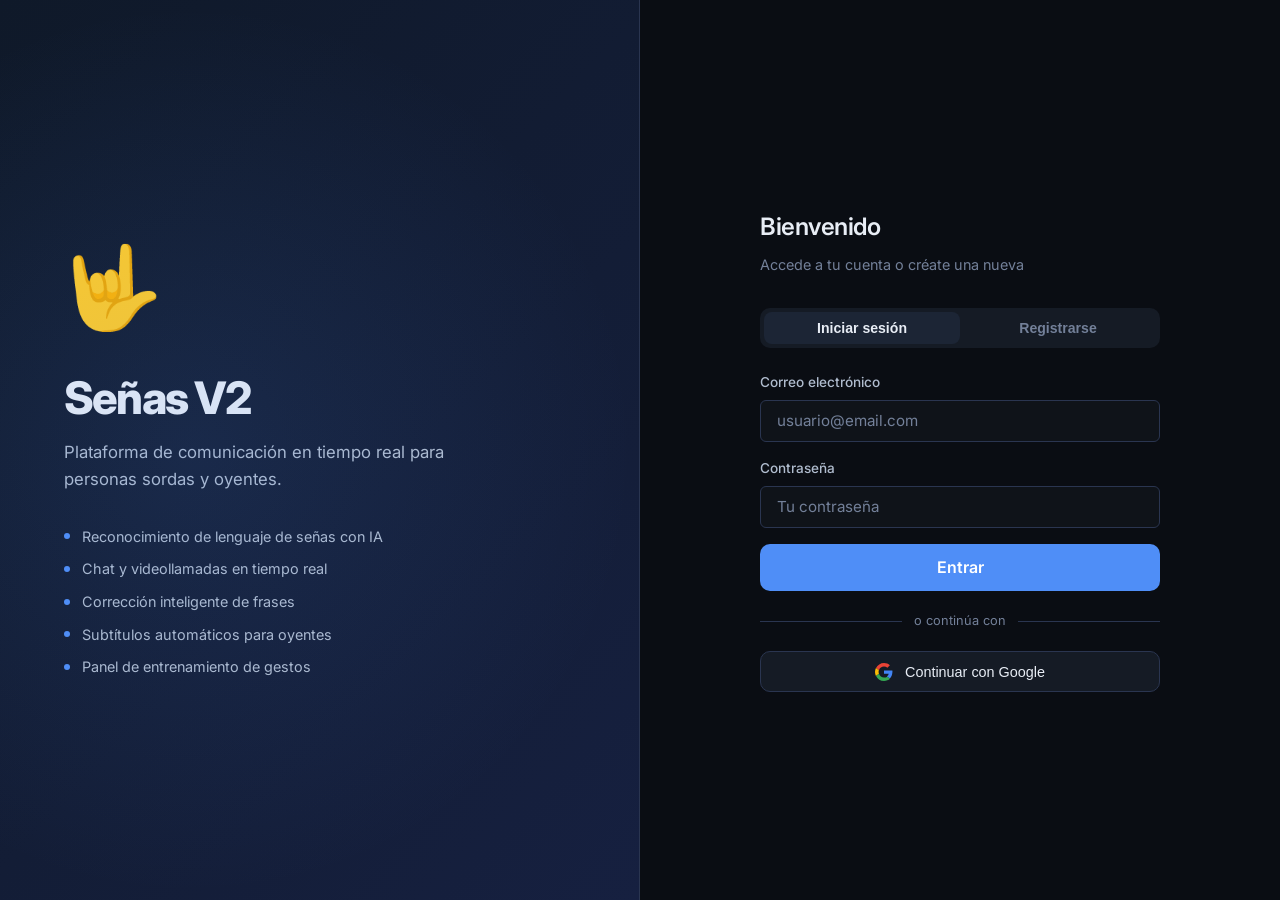
==== frontend/index.html @ 6f9ba0cd "primer commit - sistema señas" ====
<!DOCTYPE html>
<html lang="es">
<head>
  <meta charset="UTF-8">
  <meta name="viewport" content="width=device-width, initial-scale=1.0">
  <title>Señas V2 — Iniciar sesión</title>
  <link rel="preconnect" href="https://fonts.googleapis.com">
  <link href="https://fonts.googleapis.com/css2?family=Inter:wght@400;500;600;700&display=swap" rel="stylesheet">
  <link rel="stylesheet" href="css/main.css">
  <style>
    .login-wrap {
      min-height: 100vh;
      display: grid;
      grid-template-columns: 1fr 1fr;
    }
    .login-hero {
      background: linear-gradient(135deg, #0f1929 0%, #162040 100%);
      display: flex; flex-direction: column; justify-content: center;
      padding: 4rem;
      border-right: 1px solid var(--border);
      position: relative; overflow: hidden;
    }
    .login-hero::before {
      content: '';
      position: absolute; inset: 0;
      background: radial-gradient(ellipse at 30% 50%, rgba(79,142,247,.12) 0%, transparent 70%);
    }
    .hero-emoji { font-size: 5rem; margin-bottom: 1.5rem; }
    .hero-title { font-size: 2.8rem; font-weight: 800; letter-spacing: -.04em; line-height: 1.1; margin-bottom: 1rem; }
    .hero-sub   { color: var(--text-200); font-size: 1.05rem; max-width: 380px; }
    .feature-list { margin-top: 2rem; display: flex; flex-direction: column; gap: .6rem; }
    .feature-item { display: flex; align-items: center; gap: .75rem; color: var(--text-200); font-size: .9rem; }
    .feature-dot  { width: 6px; height: 6px; border-radius: 50%; background: var(--accent); flex-shrink: 0; }

    .login-form-wrap {
      display: flex; align-items: center; justify-content: center;
      padding: 2rem;
      background: var(--bg-900);
    }
    .login-form-box {
      width: 100%; max-width: 400px;
    }
    .login-form-box h2 { margin-bottom: .4rem; }
    .login-form-box .subtitle { color: var(--text-300); margin-bottom: 2rem; font-size: .9rem; }

    .form-group { margin-bottom: 1rem; }
    .tab-switch {
      display: flex; gap: 0;
      background: var(--bg-700);
      border-radius: var(--radius-md);
      padding: 4px; margin-bottom: 1.5rem;
    }
    .tab-btn {
      flex: 1; padding: .5rem; text-align: center;
      border: none; background: transparent; cursor: pointer;
      border-radius: 8px;
      color: var(--text-300); font-size: .88rem; font-weight: 600;
      transition: all var(--transition);
    }
    .tab-btn.active { background: var(--bg-600); color: var(--text-100); }

    .divider-text {
      display: flex; align-items: center; gap: .75rem;
      color: var(--text-300); font-size: .8rem; margin: 1.25rem 0;
    }
    .divider-text::before, .divider-text::after {
      content: ''; flex: 1; height: 1px; background: var(--border);
    }

    .btn-google {
      display: flex; align-items: center; justify-content: center;
      gap: .75rem; width: 100%; padding: .65rem;
      background: var(--bg-700); border: 1px solid var(--border);
      border-radius: var(--radius-md); color: var(--text-100);
      font-size: .9rem; font-weight: 500; cursor: pointer;
      transition: all var(--transition);
    }
    .btn-google:hover { background: var(--bg-600); border-color: var(--border-light); }

    @media (max-width: 768px) {
      .login-wrap { grid-template-columns: 1fr; }
      .login-hero  { display: none; }
    }
  </style>
</head>
<body>
<div class="login-wrap">

  <!-- HERO IZQUIERDO -->
  <div class="login-hero">
    <div class="hero-emoji">🤟</div>
    <h1 class="hero-title">Señas V2</h1>
    <p class="hero-sub">
      Plataforma de comunicación en tiempo real para personas sordas y oyentes.
    </p>
    <div class="feature-list">
      <div class="feature-item"><span class="feature-dot"></span>Reconocimiento de lenguaje de señas con IA</div>
      <div class="feature-item"><span class="feature-dot"></span>Chat y videollamadas en tiempo real</div>
      <div class="feature-item"><span class="feature-dot"></span>Corrección inteligente de frases</div>
      <div class="feature-item"><span class="feature-dot"></span>Subtítulos automáticos para oyentes</div>
      <div class="feature-item"><span class="feature-dot"></span>Panel de entrenamiento de gestos</div>
    </div>
  </div>

  <!-- FORMULARIO DERECHO -->
  <div class="login-form-wrap">
    <div class="login-form-box">

      <h2>Bienvenido</h2>
      <p class="subtitle">Accede a tu cuenta o créate una nueva</p>

      <!-- Tabs Login / Registro -->
      <div class="tab-switch">
        <button class="tab-btn active" onclick="mostrarTab('login')">Iniciar sesión</button>
        <button class="tab-btn"       onclick="mostrarTab('registro')">Registrarse</button>
      </div>

      <!-- ---- FORM LOGIN ---- -->
      <div id="tab-login">
        <div class="form-group input-group">
          <label>Correo electrónico</label>
          <input id="login-email" class="input" type="email" placeholder="usuario@email.com">
        </div>
        <div class="form-group input-group">
          <label>Contraseña</label>
          <input id="login-password" class="input" type="password" placeholder="Tu contraseña">
        </div>
        <button class="btn btn-primary btn-full btn-lg" onclick="hacerLogin()">
          Entrar
        </button>

        <div class="divider-text">o continúa con</div>

        <button class="btn-google" onclick="loginGoogle()">
          <svg width="18" height="18" viewBox="0 0 48 48">
            <path fill="#EA4335" d="M24 9.5c3.5 0 6.6 1.2 9 3.2l6.7-6.7C35.8 2.1 30.2 0 24 0 14.7 0 6.7 5.4 2.8 13.3l7.8 6.1C12.5 13 17.8 9.5 24 9.5z"/>
            <path fill="#4285F4" d="M46.6 24.5c0-1.6-.1-3.1-.4-4.5H24v8.5h12.7c-.6 3-2.3 5.5-4.8 7.2l7.5 5.8c4.4-4.1 6.9-10.1 6.9-17z" />
            <path fill="#FBBC05" d="M10.6 28.4A14.5 14.5 0 0 1 9.5 24c0-1.5.3-3 .8-4.4L2.5 13.5A23.9 23.9 0 0 0 0 24c0 3.8.9 7.4 2.5 10.5l8.1-6.1z"/>
            <path fill="#34A853" d="M24 48c6.5 0 12-2.1 16-5.8l-7.5-5.8c-2.1 1.5-4.8 2.3-8.5 2.3-6.2 0-11.5-4.2-13.4-9.9l-7.8 6A23.9 23.9 0 0 0 24 48z"/>
          </svg>
          Continuar con Google
        </button>
      </div>

      <!-- ---- FORM REGISTRO ---- -->
      <div id="tab-registro" style="display:none">
        <div class="form-group input-group">
          <label>Nombre completo</label>
          <input id="reg-nombre" class="input" type="text" placeholder="Tu nombre">
        </div>
        <div class="form-group input-group">
          <label>Correo electrónico</label>
          <input id="reg-email" class="input" type="email" placeholder="usuario@email.com">
        </div>
        <div class="form-group input-group">
          <label>Contraseña</label>
          <input id="reg-password" class="input" type="password" placeholder="Mínimo 6 caracteres">
        </div>
        <button class="btn btn-success btn-full btn-lg" onclick="hacerRegistro()">
          Crear cuenta
        </button>
      </div>

    </div>
  </div>
</div>

<div id="toast-container"></div>

<script src="js/app.js"></script>
<script>
  // Redirigir si ya está logueado
  Auth.redirigirSiLogueado();

  function mostrarTab(tab) {
    document.getElementById('tab-login').style.display   = tab === 'login'    ? '' : 'none';
    document.getElementById('tab-registro').style.display = tab === 'registro' ? '' : 'none';
    document.querySelectorAll('.tab-btn').forEach((b, i) => {
      b.classList.toggle('active', (tab === 'login' && i === 0) || (tab === 'registro' && i === 1));
    });
  }

  async function hacerLogin() {
    const email    = document.getElementById('login-email').value.trim();
    const password = document.getElementById('login-password').value;
    if (!email || !password) { toast('Completa todos los campos', 'error'); return; }
    try {
      const res = await Api.post('/auth/login', { email, password });
      Auth.guardar(res.token, res.usuario);
      toast('¡Bienvenido!', 'success');
      setTimeout(() => window.location.href = '/dashboard.html', 600);
    } catch (e) { toast(e.message, 'error'); }
  }

  async function hacerRegistro() {
    const nombre   = document.getElementById('reg-nombre').value.trim();
    const email    = document.getElementById('reg-email').value.trim();
    const password = document.getElementById('reg-password').value;
    if (!nombre || !email || !password) { toast('Completa todos los campos', 'error'); return; }
    if (password.length < 6) { toast('La contraseña debe tener al menos 6 caracteres', 'error'); return; }
    try {
      await Api.post('/auth/registro', { nombre, email, password });
      toast('Cuenta creada. Inicia sesión.', 'success');
      mostrarTab('login');
      document.getElementById('login-email').value = email;
    } catch (e) { toast(e.message, 'error'); }
  }

  function loginGoogle() {
    // En producción: implementar flujo OAuth completo con popup
    toast('Google OAuth: configura CLIENT_ID en producción', 'info');
  }

  // Entrar con Enter
  document.addEventListener('keydown', (e) => {
    if (e.key === 'Enter') {
      const activo = document.getElementById('tab-login').style.display !== 'none';
      if (activo) hacerLogin(); else hacerRegistro();
    }
  });
</script>
</body>
</html>
---- frontend/css/main.css ----
/* ============================================================
   frontend/css/main.css
   Sistema de diseño - Señas V2 (dark mode por defecto)
   ============================================================ */

/* ---- Variables de color ---- */
:root {
  --bg-900:   #0a0d13;
  --bg-800:   #0f1319;
  --bg-700:   #151b25;
  --bg-600:   #1c2535;
  --bg-500:   #243048;

  --border:   #2a3550;
  --border-light: #364260;

  --accent:   #4f8ef7;
  --accent-2: #38d9a9;
  --accent-3: #f7654f;
  --accent-4: #c084fc;

  --text-100: #e8edf5;
  --text-200: #b0bcce;
  --text-300: #738099;

  --success:  #22c55e;
  --warning:  #f59e0b;
  --danger:   #ef4444;

  --radius-sm: 6px;
  --radius-md: 10px;
  --radius-lg: 16px;
  --radius-xl: 24px;

  --shadow: 0 4px 24px rgba(0,0,0,.45);
  --shadow-sm: 0 2px 8px rgba(0,0,0,.3);

  --font: 'Inter', 'Segoe UI', system-ui, sans-serif;
  --font-mono: 'JetBrains Mono', 'Fira Code', monospace;

  --transition: 200ms cubic-bezier(.4,0,.2,1);
}

/* ---- Reset ---- */
*, *::before, *::after { box-sizing: border-box; margin: 0; padding: 0; }

html { font-size: 16px; scroll-behavior: smooth; }

body {
  font-family: var(--font);
  background: var(--bg-900);
  color: var(--text-100);
  line-height: 1.6;
  min-height: 100vh;
  -webkit-font-smoothing: antialiased;
}

a { color: var(--accent); text-decoration: none; }
a:hover { text-decoration: underline; }

img { max-width: 100%; display: block; }

/* ============================================================
   TIPOGRAFÍA
   ============================================================ */
h1 { font-size: 2rem;   font-weight: 700; letter-spacing: -.03em; }
h2 { font-size: 1.5rem; font-weight: 600; letter-spacing: -.02em; }
h3 { font-size: 1.15rem; font-weight: 600; }
h4 { font-size: 1rem;   font-weight: 600; }

.text-muted { color: var(--text-300); }
.text-sm    { font-size: .85rem; }
.text-xs    { font-size: .75rem; }
.mono       { font-family: var(--font-mono); }

/* ============================================================
   COMPONENTES BASE
   ============================================================ */

/* ---- Card ---- */
.card {
  background: var(--bg-700);
  border: 1px solid var(--border);
  border-radius: var(--radius-lg);
  padding: 1.5rem;
}

.card-sm { padding: 1rem; border-radius: var(--radius-md); }

/* ---- Botones ---- */
.btn {
  display: inline-flex;
  align-items: center;
  gap: .5rem;
  padding: .6rem 1.25rem;
  border-radius: var(--radius-md);
  border: none;
  font-family: var(--font);
  font-size: .9rem;
  font-weight: 600;
  cursor: pointer;
  transition: all var(--transition);
  white-space: nowrap;
  user-select: none;
}

.btn:disabled { opacity: .45; cursor: not-allowed; }

.btn-primary { background: var(--accent); color: #fff; }
.btn-primary:hover:not(:disabled) { background: #3d7de8; }

.btn-success { background: var(--success); color: #fff; }
.btn-success:hover:not(:disabled) { background: #16a34a; }

.btn-danger  { background: var(--danger); color: #fff; }
.btn-danger:hover:not(:disabled)  { background: #dc2626; }

.btn-ghost {
  background: transparent;
  color: var(--text-200);
  border: 1px solid var(--border);
}
.btn-ghost:hover:not(:disabled) {
  background: var(--bg-600);
  color: var(--text-100);
  border-color: var(--border-light);
}

.btn-icon {
  padding: .55rem;
  border-radius: var(--radius-sm);
  background: var(--bg-600);
  border: 1px solid var(--border);
  color: var(--text-200);
  cursor: pointer;
  transition: all var(--transition);
  display: inline-flex;
  align-items: center;
  justify-content: center;
}
.btn-icon:hover { background: var(--bg-500); color: var(--text-100); }

.btn-sm { padding: .4rem .9rem; font-size: .8rem; }
.btn-lg { padding: .85rem 2rem; font-size: 1rem; }
.btn-full { width: 100%; justify-content: center; }

/* ---- Inputs ---- */
.input {
  width: 100%;
  background: var(--bg-800);
  border: 1px solid var(--border);
  border-radius: var(--radius-sm);
  color: var(--text-100);
  font-family: var(--font);
  font-size: .95rem;
  padding: .65rem 1rem;
  transition: border-color var(--transition);
  outline: none;
}
.input:focus { border-color: var(--accent); }
.input::placeholder { color: var(--text-300); }

.input-group { display: flex; flex-direction: column; gap: .4rem; }
.input-group label { font-size: .85rem; font-weight: 500; color: var(--text-200); }

/* ---- Badge ---- */
.badge {
  display: inline-flex;
  align-items: center;
  padding: .2rem .6rem;
  border-radius: 999px;
  font-size: .72rem;
  font-weight: 600;
  letter-spacing: .04em;
  text-transform: uppercase;
}
.badge-blue   { background: rgba(79,142,247,.15); color: var(--accent); border: 1px solid rgba(79,142,247,.3); }
.badge-green  { background: rgba(34,197,94,.15);  color: var(--success); border: 1px solid rgba(34,197,94,.3); }
.badge-red    { background: rgba(239,68,68,.15);   color: var(--danger); border: 1px solid rgba(239,68,68,.3); }
.badge-purple { background: rgba(192,132,252,.15); color: var(--accent-4); border: 1px solid rgba(192,132,252,.3); }

/* ---- Avatar ---- */
.avatar {
  width: 36px; height: 36px;
  border-radius: 50%;
  background: var(--bg-500);
  display: flex; align-items: center; justify-content: center;
  font-weight: 700; font-size: .85rem;
  color: var(--text-100);
  flex-shrink: 0;
  border: 2px solid var(--border);
  overflow: hidden;
}
.avatar-lg { width: 52px; height: 52px; font-size: 1.1rem; }

/* ---- Progress bar ---- */
.progress {
  width: 100%; height: 6px;
  background: var(--bg-600);
  border-radius: 999px;
  overflow: hidden;
}
.progress-bar {
  height: 100%;
  border-radius: 999px;
  transition: width .2s ease;
  background: var(--accent);
}
.progress-bar.green  { background: var(--success); }
.progress-bar.yellow { background: var(--warning); }
.progress-bar.red    { background: var(--danger); }

/* ---- Divider ---- */
.divider {
  height: 1px; background: var(--border);
  margin: 1rem 0;
}

/* ---- Spinner ---- */
.spinner {
  width: 24px; height: 24px;
  border: 3px solid var(--border);
  border-top-color: var(--accent);
  border-radius: 50%;
  animation: spin .7s linear infinite;
}
@keyframes spin { to { transform: rotate(360deg); } }

/* ---- Toast / Notificaciones ---- */
#toast-container {
  position: fixed; bottom: 1.5rem; right: 1.5rem;
  display: flex; flex-direction: column; gap: .5rem;
  z-index: 9999;
}
.toast {
  background: var(--bg-600);
  border: 1px solid var(--border);
  border-radius: var(--radius-md);
  padding: .75rem 1.25rem;
  font-size: .88rem;
  color: var(--text-100);
  box-shadow: var(--shadow);
  display: flex; align-items: center; gap: .6rem;
  animation: slideIn .25s ease;
  max-width: 340px;
}
.toast.success { border-left: 4px solid var(--success); }
.toast.error   { border-left: 4px solid var(--danger); }
.toast.info    { border-left: 4px solid var(--accent); }

@keyframes slideIn {
  from { transform: translateX(120%); opacity: 0; }
  to   { transform: translateX(0);   opacity: 1; }
}

/* ============================================================
   LAYOUT UTILITARIOS
   ============================================================ */
.flex       { display: flex; }
.flex-col   { display: flex; flex-direction: column; }
.items-center { align-items: center; }
.justify-between { justify-content: space-between; }
.justify-center  { justify-content: center; }
.gap-1 { gap: .25rem; }
.gap-2 { gap: .5rem; }
.gap-3 { gap: .75rem; }
.gap-4 { gap: 1rem; }
.gap-6 { gap: 1.5rem; }
.flex-1 { flex: 1; }
.overflow-hidden { overflow: hidden; }
.overflow-y-auto { overflow-y: auto; }
.w-full { width: 100%; }
.h-full { height: 100%; }
.min-h-screen { min-height: 100vh; }

/* Scrollbar personalizado */
::-webkit-scrollbar { width: 6px; height: 6px; }
::-webkit-scrollbar-track { background: var(--bg-800); }
::-webkit-scrollbar-thumb { background: var(--border-light); border-radius: 999px; }
::-webkit-scrollbar-thumb:hover { background: var(--text-300); }

/* ============================================================
   NAVBAR
   ============================================================ */
.navbar {
  height: 58px;
  background: var(--bg-800);
  border-bottom: 1px solid var(--border);
  display: flex; align-items: center;
  padding: 0 1.5rem;
  gap: 1rem;
  position: sticky; top: 0; z-index: 100;
}
.navbar-brand {
  font-size: 1.15rem; font-weight: 700;
  color: var(--text-100);
  display: flex; align-items: center; gap: .5rem;
}
.navbar-nav { display: flex; align-items: center; gap: .25rem; margin-left: auto; }

/* ============================================================
   SALA DE REUNIÓN - LAYOUT DE 3 COLUMNAS
   ============================================================ */
.sala-layout {
  display: grid;
  grid-template-columns: 400px 1fr 300px;
  grid-template-rows: calc(100vh - 58px);
  overflow: hidden;
}

@media (max-width: 1100px) {
  .sala-layout {
    grid-template-columns: 1fr 1fr;
    grid-template-rows: auto auto;
  }
}

/* Panel de cámara (columna izquierda) */
.panel-camara {
  background: var(--bg-800);
  border-right: 1px solid var(--border);
  display: flex; flex-direction: column;
  overflow: hidden;
}

.panel-camara .video-container {
  position: relative;
  flex: 1;
  background: #000;
  overflow: hidden;
}

.panel-camara video,
.panel-camara canvas {
  width: 100%; height: 100%;
  object-fit: cover;
}

.overlay-landmarks {
  position: absolute; inset: 0;
  pointer-events: none;
}

/* Panel de chat (columna central) */
.panel-chat {
  display: flex; flex-direction: column;
  overflow: hidden;
  background: var(--bg-900);
}

.chat-header {
  padding: .75rem 1rem;
  background: var(--bg-800);
  border-bottom: 1px solid var(--border);
  display: flex; align-items: center; gap: .75rem;
}

.chat-mensajes {
  flex: 1;
  overflow-y: auto;
  padding: 1rem;
  display: flex;
  flex-direction: column;
  gap: .5rem;
}

/* Burbuja de mensaje */
.mensaje-burbuja {
  display: flex;
  gap: .65rem;
  max-width: 85%;
  animation: fadeInUp .2s ease;
}
@keyframes fadeInUp {
  from { opacity: 0; transform: translateY(8px); }
  to   { opacity: 1; transform: translateY(0); }
}

.mensaje-burbuja.propio { margin-left: auto; flex-direction: row-reverse; }

.mensaje-contenido {
  background: var(--bg-600);
  border: 1px solid var(--border);
  border-radius: var(--radius-md);
  border-bottom-left-radius: 2px;
  padding: .6rem .9rem;
  max-width: 100%;
}
.mensaje-burbuja.propio .mensaje-contenido {
  background: rgba(79,142,247,.15);
  border-color: rgba(79,142,247,.3);
  border-bottom-right-radius: 2px;
  border-bottom-left-radius: var(--radius-md);
}

.mensaje-autor { font-size: .75rem; font-weight: 600; color: var(--accent); margin-bottom: .2rem; }
.mensaje-texto { font-size: .9rem; color: var(--text-100); word-break: break-word; }
.mensaje-ia    { font-size: .78rem; color: var(--accent-2); margin-top: .3rem; }
.mensaje-hora  { font-size: .7rem; color: var(--text-300); margin-top: .25rem; text-align: right; }

/* Subtítulos en vivo */
.subtitulos-live {
  padding: .75rem 1rem;
  background: var(--bg-800);
  border-top: 1px solid var(--border);
  min-height: 56px;
}
.subtitulo-letra  { font-size: 1.4rem; font-weight: 700; color: var(--accent); }
.subtitulo-palabra { font-size: 1rem; color: var(--accent-2); }
.subtitulo-frase  { font-size: .9rem; color: var(--text-200); }

/* Input de texto */
.chat-input-area {
  padding: .75rem 1rem;
  background: var(--bg-800);
  border-top: 1px solid var(--border);
  display: flex; gap: .5rem; align-items: flex-end;
}

/* Panel de participantes (columna derecha) */
.panel-participantes {
  background: var(--bg-800);
  border-left: 1px solid var(--border);
  display: flex; flex-direction: column;
  overflow: hidden;
}

.participante-item {
  display: flex; align-items: center; gap: .75rem;
  padding: .75rem 1rem;
  border-bottom: 1px solid var(--border);
  transition: background var(--transition);
}
.participante-item:hover { background: var(--bg-700); }

.estado-dot {
  width: 8px; height: 8px; border-radius: 50%;
  background: var(--success); flex-shrink: 0;
}

/* ============================================================
   PANEL DE RECONOCIMIENTO (dentro del panel cámara)
   ============================================================ */
.recono-panel {
  padding: .75rem 1rem;
  background: var(--bg-800);
  border-top: 1px solid var(--border);
}

.letra-grande {
  font-size: 3.5rem;
  font-weight: 800;
  line-height: 1;
  color: var(--accent);
  letter-spacing: -.04em;
}

/* ============================================================
   DASHBOARD
   ============================================================ */
.dashboard-grid {
  display: grid;
  grid-template-columns: repeat(auto-fill, minmax(280px, 1fr));
  gap: 1rem;
}

.stat-card {
  background: var(--bg-700);
  border: 1px solid var(--border);
  border-radius: var(--radius-lg);
  padding: 1.25rem;
  display: flex; align-items: center; gap: 1rem;
}
.stat-icon {
  width: 48px; height: 48px;
  border-radius: var(--radius-md);
  display: flex; align-items: center; justify-content: center;
  font-size: 1.4rem;
  flex-shrink: 0;
}
.stat-value { font-size: 1.8rem; font-weight: 700; }
.stat-label { font-size: .82rem; color: var(--text-300); }

/* ============================================================
   MODAL
   ============================================================ */
.modal-overlay {
  position: fixed; inset: 0;
  background: rgba(0,0,0,.7);
  display: flex; align-items: center; justify-content: center;
  z-index: 500;
  padding: 1rem;
  animation: fadeIn .15s ease;
}
@keyframes fadeIn { from { opacity: 0; } to { opacity: 1; } }

.modal {
  background: var(--bg-700);
  border: 1px solid var(--border);
  border-radius: var(--radius-xl);
  padding: 2rem;
  max-width: 480px;
  width: 100%;
  box-shadow: var(--shadow);
  animation: scaleIn .2s ease;
}
@keyframes scaleIn {
  from { transform: scale(.93); opacity: 0; }
  to   { transform: scale(1);   opacity: 1; }
}

/* ============================================================
   PANEL ADMIN - TABLA
   ============================================================ */
.tabla { width: 100%; border-collapse: collapse; }
.tabla th, .tabla td {
  padding: .65rem 1rem;
  text-align: left;
  border-bottom: 1px solid var(--border);
  font-size: .875rem;
}
.tabla th { color: var(--text-300); font-weight: 600; font-size: .78rem; text-transform: uppercase; letter-spacing: .05em; }
.tabla tbody tr:hover { background: var(--bg-600); }

/* ============================================================
   SIDEBAR ADMIN
   ============================================================ */
.admin-layout {
  display: flex;
  min-height: calc(100vh - 58px);
}
.admin-sidebar {
  width: 220px;
  background: var(--bg-800);
  border-right: 1px solid var(--border);
  padding: 1rem 0;
  flex-shrink: 0;
}
.admin-sidebar-item {
  display: flex; align-items: center; gap: .75rem;
  padding: .7rem 1.25rem;
  color: var(--text-200);
  font-size: .9rem;
  cursor: pointer;
  transition: all var(--transition);
  border-left: 3px solid transparent;
}
.admin-sidebar-item:hover, .admin-sidebar-item.active {
  background: var(--bg-700);
  color: var(--text-100);
  border-left-color: var(--accent);
}
.admin-content { flex: 1; padding: 1.5rem; overflow-y: auto; }

/* ============================================================
   CÁMARA ENTRENADOR (en panel admin)
   ============================================================ */
.entrenador-grid {
  display: grid;
  grid-template-columns: 420px 1fr;
  gap: 1.5rem;
}
.camara-box {
  position: relative;
  background: #000;
  border-radius: var(--radius-lg);
  overflow: hidden;
  aspect-ratio: 4/3;
}
.camara-box video  { width: 100%; height: 100%; object-fit: cover; }
.camara-box canvas { position: absolute; inset: 0; width: 100%; height: 100%; }

.captura-estado {
  padding: .75rem 1rem;
  background: var(--bg-700);
  border-radius: var(--radius-md);
  margin-top: .75rem;
  font-size: .9rem;
  border: 1px solid var(--border);
  min-height: 52px;
  display: flex; align-items: center; gap: .5rem;
}
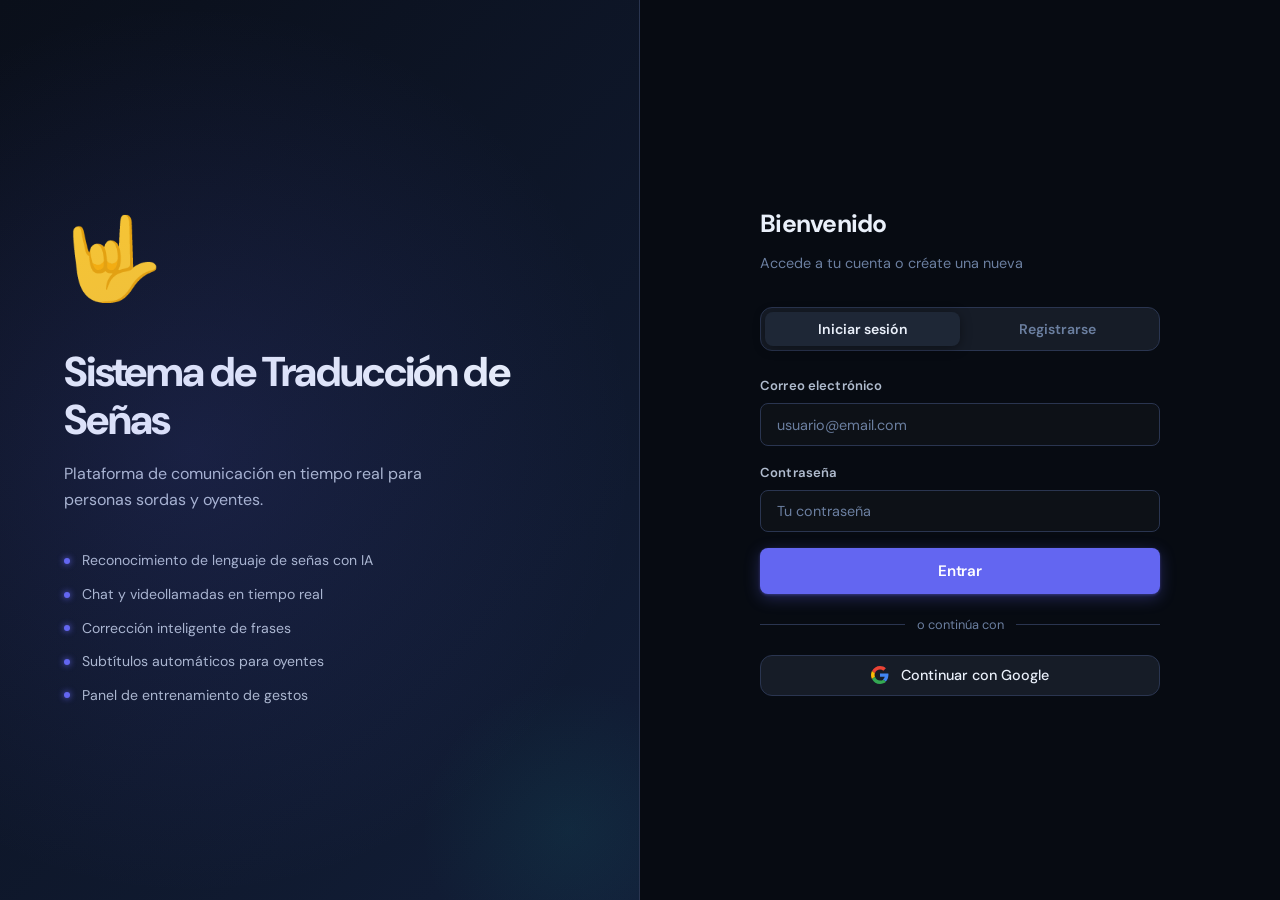
==== commit 6ec175fe: "Añadi la barra de navegacion Navbar, modifique el Fronted modo oscuro/claro" ====
--- a/frontend/index.html
+++ b/frontend/index.html
@@ -5,67 +5,77 @@
   <meta name="viewport" content="width=device-width, initial-scale=1.0">
   <title>Señas V2 — Iniciar sesión</title>
   <link rel="preconnect" href="https://fonts.googleapis.com">
-  <link href="https://fonts.googleapis.com/css2?family=Inter:wght@400;500;600;700&display=swap" rel="stylesheet">
+  <link href="https://fonts.googleapis.com/css2?family=DM+Sans:wght@300;400;500;600;700&family=DM+Mono:wght@400;500&display=swap" rel="stylesheet">
   <link rel="stylesheet" href="css/main.css">
+  <script src="js/navbar.js"></script>
   <style>
+    /* En el login el navbar se oculta — es una pantalla de entrada */
+    .navbar { display: none !important; }
+
     .login-wrap {
       min-height: 100vh;
       display: grid;
       grid-template-columns: 1fr 1fr;
     }
     .login-hero {
-      background: linear-gradient(135deg, #0f1929 0%, #162040 100%);
+      background: linear-gradient(135deg, #0a0f1a 0%, #121e38 100%);
       display: flex; flex-direction: column; justify-content: center;
       padding: 4rem;
       border-right: 1px solid var(--border);
       position: relative; overflow: hidden;
     }
     .login-hero::before {
-      content: '';
-      position: absolute; inset: 0;
-      background: radial-gradient(ellipse at 30% 50%, rgba(79,142,247,.12) 0%, transparent 70%);
+      content: ''; position: absolute; inset: 0;
+      background: radial-gradient(ellipse at 30% 50%, rgba(99,102,241,.14) 0%, transparent 70%);
+    }
+    .login-hero::after {
+      content: ''; position: absolute;
+      bottom: -80px; right: -80px;
+      width: 300px; height: 300px;
+      background: radial-gradient(circle, rgba(20,184,166,.08) 0%, transparent 70%);
     }
     .hero-emoji { font-size: 5rem; margin-bottom: 1.5rem; }
-    .hero-title { font-size: 2.8rem; font-weight: 800; letter-spacing: -.04em; line-height: 1.1; margin-bottom: 1rem; }
-    .hero-sub   { color: var(--text-200); font-size: 1.05rem; max-width: 380px; }
-    .feature-list { margin-top: 2rem; display: flex; flex-direction: column; gap: .6rem; }
-    .feature-item { display: flex; align-items: center; gap: .75rem; color: var(--text-200); font-size: .9rem; }
-    .feature-dot  { width: 6px; height: 6px; border-radius: 50%; background: var(--accent); flex-shrink: 0; }
+    .hero-title {
+      font-size: 2.6rem; font-weight: 800;
+      letter-spacing: -.04em; line-height: 1.15;
+      margin-bottom: 1rem;
+    }
+    .hero-sub { color: var(--text-200); font-size: 1rem; max-width: 360px; line-height: 1.65; }
+    .feature-list { margin-top: 2.25rem; display: flex; flex-direction: column; gap: .65rem; }
+    .feature-item { display: flex; align-items: center; gap: .75rem; color: var(--text-200); font-size: .88rem; }
+    .feature-dot  { width: 6px; height: 6px; border-radius: 50%; background: var(--accent); flex-shrink: 0; box-shadow: 0 0 6px var(--accent); }
 
     .login-form-wrap {
       display: flex; align-items: center; justify-content: center;
-      padding: 2rem;
-      background: var(--bg-900);
-    }
-    .login-form-box {
-      width: 100%; max-width: 400px;
-    }
+      padding: 2rem; background: var(--bg-900);
+    }
+    .login-form-box { width: 100%; max-width: 400px; }
     .login-form-box h2 { margin-bottom: .4rem; }
     .login-form-box .subtitle { color: var(--text-300); margin-bottom: 2rem; font-size: .9rem; }
 
     .form-group { margin-bottom: 1rem; }
+
     .tab-switch {
       display: flex; gap: 0;
       background: var(--bg-700);
       border-radius: var(--radius-md);
       padding: 4px; margin-bottom: 1.5rem;
+      border: 1px solid var(--border);
     }
     .tab-btn {
       flex: 1; padding: .5rem; text-align: center;
       border: none; background: transparent; cursor: pointer;
-      border-radius: 8px;
+      border-radius: var(--radius-sm);
       color: var(--text-300); font-size: .88rem; font-weight: 600;
-      transition: all var(--transition);
-    }
-    .tab-btn.active { background: var(--bg-600); color: var(--text-100); }
+      transition: all var(--transition); font-family: var(--font);
+    }
+    .tab-btn.active { background: var(--bg-600); color: var(--text-100); box-shadow: var(--shadow-sm); }
 
     .divider-text {
       display: flex; align-items: center; gap: .75rem;
       color: var(--text-300); font-size: .8rem; margin: 1.25rem 0;
     }
-    .divider-text::before, .divider-text::after {
-      content: ''; flex: 1; height: 1px; background: var(--border);
-    }
+    .divider-text::before, .divider-text::after { content: ''; flex: 1; height: 1px; background: var(--border); }
 
     .btn-google {
       display: flex; align-items: center; justify-content: center;
@@ -73,9 +83,9 @@
       background: var(--bg-700); border: 1px solid var(--border);
       border-radius: var(--radius-md); color: var(--text-100);
       font-size: .9rem; font-weight: 500; cursor: pointer;
-      transition: all var(--transition);
-    }
-    .btn-google:hover { background: var(--bg-600); border-color: var(--border-light); }
+      transition: all var(--transition); font-family: var(--font);
+    }
+    .btn-google:hover { background: var(--bg-600); border-color: var(--border-light); transform: translateY(-1px); }
 
     @media (max-width: 768px) {
       .login-wrap { grid-template-columns: 1fr; }
@@ -86,13 +96,11 @@
 <body>
 <div class="login-wrap">
 
-  <!-- HERO IZQUIERDO -->
+  <!-- HERO -->
   <div class="login-hero">
     <div class="hero-emoji">🤟</div>
-    <h1 class="hero-title">Señas V2</h1>
-    <p class="hero-sub">
-      Plataforma de comunicación en tiempo real para personas sordas y oyentes.
-    </p>
+    <h1 class="hero-title">Sistema de Traducción de Señas</h1>
+    <p class="hero-sub">Plataforma de comunicación en tiempo real para personas sordas y oyentes.</p>
     <div class="feature-list">
       <div class="feature-item"><span class="feature-dot"></span>Reconocimiento de lenguaje de señas con IA</div>
       <div class="feature-item"><span class="feature-dot"></span>Chat y videollamadas en tiempo real</div>
@@ -102,20 +110,18 @@
     </div>
   </div>
 
-  <!-- FORMULARIO DERECHO -->
+  <!-- FORMULARIO -->
   <div class="login-form-wrap">
     <div class="login-form-box">
-
       <h2>Bienvenido</h2>
       <p class="subtitle">Accede a tu cuenta o créate una nueva</p>
 
-      <!-- Tabs Login / Registro -->
       <div class="tab-switch">
         <button class="tab-btn active" onclick="mostrarTab('login')">Iniciar sesión</button>
         <button class="tab-btn"       onclick="mostrarTab('registro')">Registrarse</button>
       </div>
 
-      <!-- ---- FORM LOGIN ---- -->
+      <!-- LOGIN -->
       <div id="tab-login">
         <div class="form-group input-group">
           <label>Correo electrónico</label>
@@ -125,16 +131,14 @@
           <label>Contraseña</label>
           <input id="login-password" class="input" type="password" placeholder="Tu contraseña">
         </div>
-        <button class="btn btn-primary btn-full btn-lg" onclick="hacerLogin()">
-          Entrar
-        </button>
+        <button class="btn btn-primary btn-full btn-lg" onclick="hacerLogin()">Entrar</button>
 
         <div class="divider-text">o continúa con</div>
 
         <button class="btn-google" onclick="loginGoogle()">
           <svg width="18" height="18" viewBox="0 0 48 48">
             <path fill="#EA4335" d="M24 9.5c3.5 0 6.6 1.2 9 3.2l6.7-6.7C35.8 2.1 30.2 0 24 0 14.7 0 6.7 5.4 2.8 13.3l7.8 6.1C12.5 13 17.8 9.5 24 9.5z"/>
-            <path fill="#4285F4" d="M46.6 24.5c0-1.6-.1-3.1-.4-4.5H24v8.5h12.7c-.6 3-2.3 5.5-4.8 7.2l7.5 5.8c4.4-4.1 6.9-10.1 6.9-17z" />
+            <path fill="#4285F4" d="M46.6 24.5c0-1.6-.1-3.1-.4-4.5H24v8.5h12.7c-.6 3-2.3 5.5-4.8 7.2l7.5 5.8c4.4-4.1 6.9-10.1 6.9-17z"/>
             <path fill="#FBBC05" d="M10.6 28.4A14.5 14.5 0 0 1 9.5 24c0-1.5.3-3 .8-4.4L2.5 13.5A23.9 23.9 0 0 0 0 24c0 3.8.9 7.4 2.5 10.5l8.1-6.1z"/>
             <path fill="#34A853" d="M24 48c6.5 0 12-2.1 16-5.8l-7.5-5.8c-2.1 1.5-4.8 2.3-8.5 2.3-6.2 0-11.5-4.2-13.4-9.9l-7.8 6A23.9 23.9 0 0 0 24 48z"/>
           </svg>
@@ -142,7 +146,7 @@
         </button>
       </div>
 
-      <!-- ---- FORM REGISTRO ---- -->
+      <!-- REGISTRO -->
       <div id="tab-registro" style="display:none">
         <div class="form-group input-group">
           <label>Nombre completo</label>
@@ -156,9 +160,7 @@
           <label>Contraseña</label>
           <input id="reg-password" class="input" type="password" placeholder="Mínimo 6 caracteres">
         </div>
-        <button class="btn btn-success btn-full btn-lg" onclick="hacerRegistro()">
-          Crear cuenta
-        </button>
+        <button class="btn btn-success btn-full btn-lg" onclick="hacerRegistro()">Crear cuenta</button>
       </div>
 
     </div>
@@ -166,14 +168,12 @@
 </div>
 
 <div id="toast-container"></div>
-
 <script src="js/app.js"></script>
 <script>
-  // Redirigir si ya está logueado
   Auth.redirigirSiLogueado();
 
   function mostrarTab(tab) {
-    document.getElementById('tab-login').style.display   = tab === 'login'    ? '' : 'none';
+    document.getElementById('tab-login').style.display    = tab === 'login'    ? '' : 'none';
     document.getElementById('tab-registro').style.display = tab === 'registro' ? '' : 'none';
     document.querySelectorAll('.tab-btn').forEach((b, i) => {
       b.classList.toggle('active', (tab === 'login' && i === 0) || (tab === 'registro' && i === 1));
@@ -206,12 +206,8 @@
     } catch (e) { toast(e.message, 'error'); }
   }
 
-  function loginGoogle() {
-    // En producción: implementar flujo OAuth completo con popup
-    toast('Google OAuth: configura CLIENT_ID en producción', 'info');
-  }
-
-  // Entrar con Enter
+  function loginGoogle() { toast('Google OAuth: configura CLIENT_ID en producción', 'info'); }
+
   document.addEventListener('keydown', (e) => {
     if (e.key === 'Enter') {
       const activo = document.getElementById('tab-login').style.display !== 'none';
--- a/frontend/css/main.css
+++ b/frontend/css/main.css
@@ -1,72 +1,102 @@
+
+
 /* ============================================================
    frontend/css/main.css
-   Sistema de diseño - Señas V2 (dark mode por defecto)
-   ============================================================ */
-
-/* ---- Variables de color ---- */
+   Señas V2 — Sistema de diseño Stripe-inspired
+   Font: DM Sans + DM Mono
+   Dark mode por defecto. Light mode via JS (variables en :root)
+   ============================================================ */
+
+/* ---- Variables base (dark mode) ---- */
 :root {
-  --bg-900:   #0a0d13;
-  --bg-800:   #0f1319;
-  --bg-700:   #151b25;
-  --bg-600:   #1c2535;
-  --bg-500:   #243048;
-
-  --border:   #2a3550;
-  --border-light: #364260;
-
-  --accent:   #4f8ef7;
-  --accent-2: #38d9a9;
-  --accent-3: #f7654f;
-  --accent-4: #c084fc;
-
-  --text-100: #e8edf5;
+  /* Fondos */
+  --bg-900:   #070b12;
+  --bg-800:   #0d1117;
+  --bg-700:   #161c27;
+  --bg-600:   #1e2736;
+  --bg-500:   #273348;
+
+  /* Bordes */
+  --border:       #2a3550;
+  --border-light: #3a4f70;
+
+  /* Acentos — paleta Stripe-inspired */
+  --accent:    #6366f1;   /* Indigo principal */
+  --accent-h:  #818cf8;   /* Indigo hover */
+  --accent-2:  #14b8a6;   /* Teal — accesibilidad */
+  --accent-3:  #f43f5e;   /* Rose — error/alerta */
+  --accent-4:  #a855f7;   /* Purple — IA */
+  --accent-5:  #f59e0b;   /* Amber — warning */
+
+  /* Texto */
+  --text-100: #eaf0fa;
   --text-200: #b0bcce;
-  --text-300: #738099;
-
-  --success:  #22c55e;
-  --warning:  #f59e0b;
-  --danger:   #ef4444;
-
-  --radius-sm: 6px;
-  --radius-md: 10px;
-  --radius-lg: 16px;
+  --text-300: #6b7fa0;
+
+  /* Semánticos */
+  --success: #10b981;
+  --warning: #f59e0b;
+  --danger:  #f43f5e;
+
+  /* Radios */
+  --radius-xs: 4px;
+  --radius-sm: 8px;
+  --radius-md: 12px;
+  --radius-lg: 18px;
   --radius-xl: 24px;
 
-  --shadow: 0 4px 24px rgba(0,0,0,.45);
-  --shadow-sm: 0 2px 8px rgba(0,0,0,.3);
-
-  --font: 'Inter', 'Segoe UI', system-ui, sans-serif;
-  --font-mono: 'JetBrains Mono', 'Fira Code', monospace;
-
-  --transition: 200ms cubic-bezier(.4,0,.2,1);
-}
-
-/* ---- Reset ---- */
+  /* Sombras */
+  --shadow:      0 8px 40px rgba(0,0,0,.6);
+  --shadow-sm:   0 2px 12px rgba(0,0,0,.4);
+  --shadow-card: 0 8px 30px rgba(0,0,0,.35);
+  --glow-accent: 0 0 0 3px rgba(99,102,241,.3);
+  --glow-success:0 0 0 3px rgba(16,185,129,.25);
+
+  /* Tipografía */
+  --font:      'DM Sans', 'Segoe UI', system-ui, sans-serif;
+  --font-mono: 'DM Mono', 'Fira Code', monospace;
+
+  /* Transición global */
+  --transition: 180ms cubic-bezier(.4,0,.2,1);
+  --transition-slow: 320ms cubic-bezier(.4,0,.2,1);
+
+  /* Gradientes */
+  --grad-hero:  linear-gradient(135deg, rgba(99,102,241,.12), rgba(20,184,166,.07));
+  --grad-accent: linear-gradient(135deg, #6366f1, #14b8a6);
+  --grad-purple: linear-gradient(135deg, #a855f7, #6366f1);
+  --card-hover-grad: linear-gradient(135deg, rgba(99,102,241,.07), rgba(20,184,166,.04));
+}
+
+/* ============================================================
+   RESET
+   ============================================================ */
 *, *::before, *::after { box-sizing: border-box; margin: 0; padding: 0; }
-
 html { font-size: 16px; scroll-behavior: smooth; }
 
 body {
   font-family: var(--font);
   background: var(--bg-900);
   color: var(--text-100);
-  line-height: 1.6;
+  line-height: 1.65;
   min-height: 100vh;
   -webkit-font-smoothing: antialiased;
-}
-
-a { color: var(--accent); text-decoration: none; }
-a:hover { text-decoration: underline; }
-
+  -moz-osx-font-smoothing: grayscale;
+  transition:
+    background-color var(--transition-slow),
+    color var(--transition-slow);
+}
+
+a { color: var(--accent); text-decoration: none; transition: color var(--transition); }
+a:hover { color: var(--accent-h); }
 img { max-width: 100%; display: block; }
 
 /* ============================================================
    TIPOGRAFÍA
    ============================================================ */
-h1 { font-size: 2rem;   font-weight: 700; letter-spacing: -.03em; }
-h2 { font-size: 1.5rem; font-weight: 600; letter-spacing: -.02em; }
-h3 { font-size: 1.15rem; font-weight: 600; }
-h4 { font-size: 1rem;   font-weight: 600; }
+h1 { font-size: 2.1rem;  font-weight: 700; letter-spacing: -.04em; line-height: 1.2; }
+h2 { font-size: 1.55rem; font-weight: 700; letter-spacing: -.03em; }
+h3 { font-size: 1.15rem; font-weight: 600; letter-spacing: -.01em; }
+h4 { font-size: 1rem;    font-weight: 600; }
 
 .text-muted { color: var(--text-300); }
 .text-sm    { font-size: .85rem; }
@@ -74,47 +104,146 @@
 .mono       { font-family: var(--font-mono); }
 
 /* ============================================================
-   COMPONENTES BASE
-   ============================================================ */
-
-/* ---- Card ---- */
+   NAVBAR
+   ============================================================ */
+.navbar {
+  height: 62px;
+  background: rgba(13, 17, 23, 0.85);
+  border-bottom: 1px solid var(--border);
+  display: flex;
+  align-items: center;
+  padding: 0 1.75rem;
+  gap: 1rem;
+  position: sticky;
+  top: 0;
+  z-index: 200;
+  backdrop-filter: blur(16px);
+  -webkit-backdrop-filter: blur(16px);
+  transition:
+    background var(--transition-slow),
+    border-color var(--transition-slow);
+}
+
+/* Light mode navbar */
+body.light-mode .navbar {
+  background: rgba(255,255,255,0.88);
+}
+
+.navbar-brand {
+  font-size: 1.15rem;
+  font-weight: 800;
+  letter-spacing: -.03em;
+  background: var(--grad-accent);
+  -webkit-background-clip: text;
+  -webkit-text-fill-color: transparent;
+  background-clip: text;
+  display: flex;
+  align-items: center;
+  gap: .4rem;
+  flex-shrink: 0;
+}
+
+.navbar-nav {
+  display: flex;
+  align-items: center;
+  gap: .35rem;
+  margin-left: auto;
+}
+
+/* Botón de tema */
+.theme-btn {
+  font-size: .95rem;
+  width: 36px;
+  height: 36px;
+  padding: 0;
+  display: flex;
+  align-items: center;
+  justify-content: center;
+  border-radius: 50%;
+  transition: all var(--transition);
+}
+.theme-btn:hover {
+  background: var(--bg-600) !important;
+  transform: rotate(20deg) scale(1.15);
+}
+
+/* ============================================================
+   CARD
+   ============================================================ */
 .card {
   background: var(--bg-700);
   border: 1px solid var(--border);
   border-radius: var(--radius-lg);
   padding: 1.5rem;
+  transition:
+    background var(--transition-slow),
+    border-color var(--transition),
+    box-shadow var(--transition);
 }
 
 .card-sm { padding: 1rem; border-radius: var(--radius-md); }
 
-/* ---- Botones ---- */
+/* ============================================================
+   BOTONES
+   ============================================================ */
 .btn {
   display: inline-flex;
   align-items: center;
-  gap: .5rem;
+  justify-content: center;
+  gap: .45rem;
   padding: .6rem 1.25rem;
-  border-radius: var(--radius-md);
+  border-radius: var(--radius-sm);
   border: none;
   font-family: var(--font);
-  font-size: .9rem;
+  font-size: .875rem;
   font-weight: 600;
   cursor: pointer;
   transition: all var(--transition);
   white-space: nowrap;
   user-select: none;
-}
-
-.btn:disabled { opacity: .45; cursor: not-allowed; }
-
-.btn-primary { background: var(--accent); color: #fff; }
-.btn-primary:hover:not(:disabled) { background: #3d7de8; }
-
-.btn-success { background: var(--success); color: #fff; }
-.btn-success:hover:not(:disabled) { background: #16a34a; }
-
-.btn-danger  { background: var(--danger); color: #fff; }
-.btn-danger:hover:not(:disabled)  { background: #dc2626; }
-
+  letter-spacing: -.01em;
+  position: relative;
+}
+
+.btn:disabled  { opacity: .38; cursor: not-allowed; pointer-events: none; }
+.btn:active:not(:disabled) { transform: scale(.965) !important; }
+
+/* Primary */
+.btn-primary {
+  background: var(--accent);
+  color: #fff;
+  box-shadow: 0 1px 3px rgba(99,102,241,.4), 0 4px 16px rgba(99,102,241,.3);
+}
+.btn-primary:hover:not(:disabled) {
+  background: var(--accent-h);
+  box-shadow: 0 2px 6px rgba(99,102,241,.5), 0 8px 24px rgba(99,102,241,.35);
+  transform: translateY(-1px);
+}
+
+/* Success */
+.btn-success {
+  background: var(--success);
+  color: #fff;
+  box-shadow: 0 1px 3px rgba(16,185,129,.4), 0 4px 16px rgba(16,185,129,.25);
+}
+.btn-success:hover:not(:disabled) {
+  background: #0ea372;
+  box-shadow: 0 2px 6px rgba(16,185,129,.5), 0 8px 24px rgba(16,185,129,.3);
+  transform: translateY(-1px);
+}
+
+/* Danger */
+.btn-danger {
+  background: var(--danger);
+  color: #fff;
+  box-shadow: 0 1px 3px rgba(244,63,94,.35);
+}
+.btn-danger:hover:not(:disabled) {
+  background: #e11d48;
+  transform: translateY(-1px);
+}
+
+/* Ghost */
 .btn-ghost {
   background: transparent;
   color: var(--text-200);
@@ -126,8 +255,11 @@
   border-color: var(--border-light);
 }
 
+/* Icon btn */
 .btn-icon {
-  padding: .55rem;
+  padding: .5rem;
+  width: 36px;
+  height: 36px;
   border-radius: var(--radius-sm);
   background: var(--bg-600);
   border: 1px solid var(--border);
@@ -137,14 +269,17 @@
   display: inline-flex;
   align-items: center;
   justify-content: center;
+  font-size: .9rem;
 }
 .btn-icon:hover { background: var(--bg-500); color: var(--text-100); }
 
-.btn-sm { padding: .4rem .9rem; font-size: .8rem; }
-.btn-lg { padding: .85rem 2rem; font-size: 1rem; }
-.btn-full { width: 100%; justify-content: center; }
-
-/* ---- Inputs ---- */
+.btn-sm   { padding: .38rem .85rem; font-size: .8rem; }
+.btn-lg   { padding: .8rem 2rem;   font-size: .95rem; }
+.btn-full { width: 100%; }
+
+/* ============================================================
+   INPUTS
+   ============================================================ */
 .input {
   width: 100%;
   background: var(--bg-800);
@@ -152,50 +287,86 @@
   border-radius: var(--radius-sm);
   color: var(--text-100);
   font-family: var(--font);
-  font-size: .95rem;
-  padding: .65rem 1rem;
-  transition: border-color var(--transition);
+  font-size: .9rem;
+  padding: .7rem 1rem;
+  transition:
+    border-color var(--transition),
+    box-shadow var(--transition),
+    background var(--transition-slow);
   outline: none;
-}
-.input:focus { border-color: var(--accent); }
+  -webkit-appearance: none;
+}
+.input:focus {
+  border-color: var(--accent);
+  box-shadow: var(--glow-accent);
+  background: var(--bg-700);
+}
 .input::placeholder { color: var(--text-300); }
 
+/* Input estilo código */
+.input-code {
+  font-family: var(--font-mono);
+  letter-spacing: .12em;
+  text-transform: uppercase;
+  text-align: center;
+  font-size: 1.05rem;
+  font-weight: 500;
+}
+
 .input-group { display: flex; flex-direction: column; gap: .4rem; }
-.input-group label { font-size: .85rem; font-weight: 500; color: var(--text-200); }
-
-/* ---- Badge ---- */
+.input-group label {
+  font-size: .82rem;
+  font-weight: 600;
+  color: var(--text-200);
+  letter-spacing: .01em;
+}
+
+/* ============================================================
+   BADGE
+   ============================================================ */
 .badge {
   display: inline-flex;
   align-items: center;
-  padding: .2rem .6rem;
+  padding: .18rem .6rem;
   border-radius: 999px;
-  font-size: .72rem;
-  font-weight: 600;
-  letter-spacing: .04em;
+  font-size: .7rem;
+  font-weight: 700;
+  letter-spacing: .05em;
   text-transform: uppercase;
-}
-.badge-blue   { background: rgba(79,142,247,.15); color: var(--accent); border: 1px solid rgba(79,142,247,.3); }
-.badge-green  { background: rgba(34,197,94,.15);  color: var(--success); border: 1px solid rgba(34,197,94,.3); }
-.badge-red    { background: rgba(239,68,68,.15);   color: var(--danger); border: 1px solid rgba(239,68,68,.3); }
-.badge-purple { background: rgba(192,132,252,.15); color: var(--accent-4); border: 1px solid rgba(192,132,252,.3); }
-
-/* ---- Avatar ---- */
+  flex-shrink: 0;
+}
+.badge-blue   { background: rgba(99,102,241,.12);  color: #818cf8; border: 1px solid rgba(99,102,241,.25); }
+.badge-green  { background: rgba(16,185,129,.12);  color: #34d399; border: 1px solid rgba(16,185,129,.25); }
+.badge-red    { background: rgba(244,63,94,.12);   color: #fb7185; border: 1px solid rgba(244,63,94,.25); }
+.badge-purple { background: rgba(168,85,247,.12);  color: #c084fc; border: 1px solid rgba(168,85,247,.25); }
+
+/* Light mode badges */
+body.light-mode .badge-blue   { color: #4f46e5; }
+body.light-mode .badge-green  { color: #059669; }
+body.light-mode .badge-red    { color: #e11d48; }
+body.light-mode .badge-purple { color: #9333ea; }
+
+/* ============================================================
+   AVATAR
+   ============================================================ */
 .avatar {
   width: 36px; height: 36px;
   border-radius: 50%;
-  background: var(--bg-500);
+  background: linear-gradient(135deg, var(--accent), var(--accent-2));
   display: flex; align-items: center; justify-content: center;
-  font-weight: 700; font-size: .85rem;
-  color: var(--text-100);
+  font-weight: 700; font-size: .82rem;
+  color: #fff;
   flex-shrink: 0;
   border: 2px solid var(--border);
   overflow: hidden;
 }
-.avatar-lg { width: 52px; height: 52px; font-size: 1.1rem; }
-
-/* ---- Progress bar ---- */
+.avatar-lg { width: 52px; height: 52px; font-size: 1rem; }
+
+/* ============================================================
+   PROGRESS
+   ============================================================ */
 .progress {
-  width: 100%; height: 6px;
+  width: 100%; height: 5px;
   background: var(--bg-600);
   border-radius: 999px;
   overflow: hidden;
@@ -203,69 +374,79 @@
 .progress-bar {
   height: 100%;
   border-radius: 999px;
-  transition: width .2s ease;
-  background: var(--accent);
+  transition: width .4s ease;
+  background: var(--grad-accent);
 }
 .progress-bar.green  { background: var(--success); }
 .progress-bar.yellow { background: var(--warning); }
 .progress-bar.red    { background: var(--danger); }
 
-/* ---- Divider ---- */
-.divider {
-  height: 1px; background: var(--border);
-  margin: 1rem 0;
-}
-
-/* ---- Spinner ---- */
+/* ============================================================
+   DIVIDER / SPINNER
+   ============================================================ */
+.divider { height: 1px; background: var(--border); margin: 1rem 0; }
+
 .spinner {
-  width: 24px; height: 24px;
-  border: 3px solid var(--border);
+  width: 20px; height: 20px;
+  border: 2.5px solid var(--border);
   border-top-color: var(--accent);
   border-radius: 50%;
-  animation: spin .7s linear infinite;
+  animation: spin .65s linear infinite;
+  flex-shrink: 0;
 }
 @keyframes spin { to { transform: rotate(360deg); } }
 
-/* ---- Toast / Notificaciones ---- */
+/* ============================================================
+   TOAST
+   ============================================================ */
 #toast-container {
-  position: fixed; bottom: 1.5rem; right: 1.5rem;
-  display: flex; flex-direction: column; gap: .5rem;
+  position: fixed;
+  bottom: 1.5rem;
+  right: 1.5rem;
+  display: flex;
+  flex-direction: column;
+  gap: .5rem;
   z-index: 9999;
+  pointer-events: none;
 }
 .toast {
-  background: var(--bg-600);
+  background: var(--bg-700);
   border: 1px solid var(--border);
   border-radius: var(--radius-md);
-  padding: .75rem 1.25rem;
-  font-size: .88rem;
+  padding: .8rem 1.25rem;
+  font-size: .85rem;
+  font-weight: 500;
   color: var(--text-100);
   box-shadow: var(--shadow);
-  display: flex; align-items: center; gap: .6rem;
-  animation: slideIn .25s ease;
-  max-width: 340px;
-}
-.toast.success { border-left: 4px solid var(--success); }
-.toast.error   { border-left: 4px solid var(--danger); }
-.toast.info    { border-left: 4px solid var(--accent); }
+  display: flex;
+  align-items: center;
+  gap: .6rem;
+  animation: slideIn .2s cubic-bezier(.34,1.56,.64,1);
+  max-width: 320px;
+  pointer-events: auto;
+}
+.toast.success { border-left: 3px solid var(--success); }
+.toast.error   { border-left: 3px solid var(--danger); }
+.toast.info    { border-left: 3px solid var(--accent); }
 
 @keyframes slideIn {
-  from { transform: translateX(120%); opacity: 0; }
-  to   { transform: translateX(0);   opacity: 1; }
+  from { transform: translateX(110%) scale(.9); opacity: 0; }
+  to   { transform: translateX(0)    scale(1);  opacity: 1; }
 }
 
 /* ============================================================
    LAYOUT UTILITARIOS
    ============================================================ */
-.flex       { display: flex; }
-.flex-col   { display: flex; flex-direction: column; }
-.items-center { align-items: center; }
+.flex            { display: flex; }
+.flex-col        { display: flex; flex-direction: column; }
+.items-center    { align-items: center; }
 .justify-between { justify-content: space-between; }
 .justify-center  { justify-content: center; }
-.gap-1 { gap: .25rem; }
-.gap-2 { gap: .5rem; }
-.gap-3 { gap: .75rem; }
-.gap-4 { gap: 1rem; }
-.gap-6 { gap: 1.5rem; }
+.gap-1  { gap: .25rem; }
+.gap-2  { gap: .5rem; }
+.gap-3  { gap: .75rem; }
+.gap-4  { gap: 1rem; }
+.gap-6  { gap: 1.5rem; }
 .flex-1 { flex: 1; }
 .overflow-hidden { overflow: hidden; }
 .overflow-y-auto { overflow-y: auto; }
@@ -273,101 +454,106 @@
 .h-full { height: 100%; }
 .min-h-screen { min-height: 100vh; }
 
-/* Scrollbar personalizado */
-::-webkit-scrollbar { width: 6px; height: 6px; }
-::-webkit-scrollbar-track { background: var(--bg-800); }
-::-webkit-scrollbar-thumb { background: var(--border-light); border-radius: 999px; }
+/* Scrollbar */
+::-webkit-scrollbar { width: 5px; height: 5px; }
+::-webkit-scrollbar-track { background: transparent; }
+::-webkit-scrollbar-thumb {
+  background: var(--border-light);
+  border-radius: 999px;
+  transition: background var(--transition);
+}
 ::-webkit-scrollbar-thumb:hover { background: var(--text-300); }
 
 /* ============================================================
-   NAVBAR
-   ============================================================ */
-.navbar {
-  height: 58px;
-  background: var(--bg-800);
-  border-bottom: 1px solid var(--border);
-  display: flex; align-items: center;
-  padding: 0 1.5rem;
-  gap: 1rem;
-  position: sticky; top: 0; z-index: 100;
-}
-.navbar-brand {
-  font-size: 1.15rem; font-weight: 700;
+   MODAL
+   ============================================================ */
+.modal-overlay {
+  position: fixed; inset: 0;
+  background: rgba(0,0,0,.7);
+  display: flex;
+  align-items: center;
+  justify-content: center;
+  z-index: 500;
+  padding: 1rem;
+  animation: fadeIn .15s ease;
+  backdrop-filter: blur(6px);
+  -webkit-backdrop-filter: blur(6px);
+}
+@keyframes fadeIn { from { opacity: 0; } to { opacity: 1; } }
+
+.modal {
+  background: var(--bg-700);
+  border: 1px solid var(--border);
+  border-radius: var(--radius-xl);
+  padding: 2.25rem;
+  max-width: 460px;
+  width: 100%;
+  box-shadow: var(--shadow), 0 0 0 1px rgba(255,255,255,.04);
+  animation: scaleIn .22s cubic-bezier(.34,1.4,.64,1);
+  transition:
+    background var(--transition-slow),
+    border-color var(--transition);
+}
+@keyframes scaleIn {
+  from { transform: scale(.9) translateY(10px); opacity: 0; }
+  to   { transform: scale(1)  translateY(0);    opacity: 1; }
+}
+
+.modal-icon {
+  font-size: 2rem;
+  margin-bottom: .75rem;
+  display: block;
+}
+.modal-title {
+  font-size: 1.2rem;
+  font-weight: 700;
+  letter-spacing: -.02em;
+  margin-bottom: 1.5rem;
   color: var(--text-100);
-  display: flex; align-items: center; gap: .5rem;
-}
-.navbar-nav { display: flex; align-items: center; gap: .25rem; margin-left: auto; }
-
-/* ============================================================
-   SALA DE REUNIÓN - LAYOUT DE 3 COLUMNAS
+}
+
+/* ============================================================
+   SALA DE REUNIÓN
    ============================================================ */
 .sala-layout {
   display: grid;
   grid-template-columns: 400px 1fr 300px;
-  grid-template-rows: calc(100vh - 58px);
+  grid-template-rows: calc(100vh - 62px);
   overflow: hidden;
 }
-
 @media (max-width: 1100px) {
-  .sala-layout {
-    grid-template-columns: 1fr 1fr;
-    grid-template-rows: auto auto;
-  }
-}
-
-/* Panel de cámara (columna izquierda) */
+  .sala-layout { grid-template-columns: 1fr 1fr; grid-template-rows: auto auto; }
+}
+
 .panel-camara {
   background: var(--bg-800);
   border-right: 1px solid var(--border);
-  display: flex; flex-direction: column;
-  overflow: hidden;
-}
-
+  display: flex; flex-direction: column; overflow: hidden;
+}
 .panel-camara .video-container {
-  position: relative;
-  flex: 1;
-  background: #000;
-  overflow: hidden;
-}
-
+  position: relative; flex: 1; background: #000; overflow: hidden;
+}
 .panel-camara video,
-.panel-camara canvas {
-  width: 100%; height: 100%;
-  object-fit: cover;
-}
-
-.overlay-landmarks {
-  position: absolute; inset: 0;
-  pointer-events: none;
-}
-
-/* Panel de chat (columna central) */
+.panel-camara canvas { width: 100%; height: 100%; object-fit: cover; }
+.overlay-landmarks   { position: absolute; inset: 0; pointer-events: none; }
+
 .panel-chat {
-  display: flex; flex-direction: column;
-  overflow: hidden;
+  display: flex; flex-direction: column; overflow: hidden;
   background: var(--bg-900);
 }
-
 .chat-header {
   padding: .75rem 1rem;
   background: var(--bg-800);
   border-bottom: 1px solid var(--border);
   display: flex; align-items: center; gap: .75rem;
 }
-
 .chat-mensajes {
-  flex: 1;
-  overflow-y: auto;
-  padding: 1rem;
-  display: flex;
-  flex-direction: column;
-  gap: .5rem;
-}
-
-/* Burbuja de mensaje */
+  flex: 1; overflow-y: auto; padding: 1rem;
+  display: flex; flex-direction: column; gap: .5rem;
+}
+
 .mensaje-burbuja {
-  display: flex;
-  gap: .65rem;
+  display: flex; gap: .65rem;
   max-width: 85%;
   animation: fadeInUp .2s ease;
 }
@@ -375,41 +561,36 @@
   from { opacity: 0; transform: translateY(8px); }
   to   { opacity: 1; transform: translateY(0); }
 }
-
 .mensaje-burbuja.propio { margin-left: auto; flex-direction: row-reverse; }
 
 .mensaje-contenido {
   background: var(--bg-600);
   border: 1px solid var(--border);
   border-radius: var(--radius-md);
-  border-bottom-left-radius: 2px;
-  padding: .6rem .9rem;
-  max-width: 100%;
+  border-bottom-left-radius: 3px;
+  padding: .6rem .9rem; max-width: 100%;
 }
 .mensaje-burbuja.propio .mensaje-contenido {
-  background: rgba(79,142,247,.15);
-  border-color: rgba(79,142,247,.3);
-  border-bottom-right-radius: 2px;
+  background: rgba(99,102,241,.15);
+  border-color: rgba(99,102,241,.3);
+  border-bottom-right-radius: 3px;
   border-bottom-left-radius: var(--radius-md);
 }
-
-.mensaje-autor { font-size: .75rem; font-weight: 600; color: var(--accent); margin-bottom: .2rem; }
-.mensaje-texto { font-size: .9rem; color: var(--text-100); word-break: break-word; }
-.mensaje-ia    { font-size: .78rem; color: var(--accent-2); margin-top: .3rem; }
-.mensaje-hora  { font-size: .7rem; color: var(--text-300); margin-top: .25rem; text-align: right; }
-
-/* Subtítulos en vivo */
+.mensaje-autor { font-size: .75rem; font-weight: 700; color: var(--accent); margin-bottom: .2rem; }
+.mensaje-texto { font-size: .88rem; color: var(--text-100); word-break: break-word; }
+.mensaje-ia    { font-size: .76rem; color: var(--accent-2); margin-top: .3rem; }
+.mensaje-hora  { font-size: .68rem; color: var(--text-300); margin-top: .25rem; text-align: right; }
+
 .subtitulos-live {
   padding: .75rem 1rem;
   background: var(--bg-800);
   border-top: 1px solid var(--border);
   min-height: 56px;
 }
-.subtitulo-letra  { font-size: 1.4rem; font-weight: 700; color: var(--accent); }
-.subtitulo-palabra { font-size: 1rem; color: var(--accent-2); }
-.subtitulo-frase  { font-size: .9rem; color: var(--text-200); }
-
-/* Input de texto */
+.subtitulo-letra   { font-size: 1.4rem; font-weight: 800; color: var(--accent); }
+.subtitulo-palabra { font-size: 1rem;   color: var(--accent-2); }
+.subtitulo-frase   { font-size: .88rem; color: var(--text-200); }
+
 .chat-input-area {
   padding: .75rem 1rem;
   background: var(--bg-800);
@@ -417,14 +598,11 @@
   display: flex; gap: .5rem; align-items: flex-end;
 }
 
-/* Panel de participantes (columna derecha) */
 .panel-participantes {
   background: var(--bg-800);
   border-left: 1px solid var(--border);
-  display: flex; flex-direction: column;
-  overflow: hidden;
-}
-
+  display: flex; flex-direction: column; overflow: hidden;
+}
 .participante-item {
   display: flex; align-items: center; gap: .75rem;
   padding: .75rem 1rem;
@@ -432,103 +610,88 @@
   transition: background var(--transition);
 }
 .participante-item:hover { background: var(--bg-700); }
-
 .estado-dot {
   width: 8px; height: 8px; border-radius: 50%;
-  background: var(--success); flex-shrink: 0;
-}
-
-/* ============================================================
-   PANEL DE RECONOCIMIENTO (dentro del panel cámara)
+  background: var(--success);
+  box-shadow: 0 0 6px var(--success);
+  flex-shrink: 0;
+}
+
+/* ============================================================
+   RECONOCIMIENTO
    ============================================================ */
 .recono-panel {
   padding: .75rem 1rem;
   background: var(--bg-800);
   border-top: 1px solid var(--border);
 }
-
 .letra-grande {
   font-size: 3.5rem;
   font-weight: 800;
   line-height: 1;
-  color: var(--accent);
+  background: var(--grad-accent);
+  -webkit-background-clip: text;
+  -webkit-text-fill-color: transparent;
+  background-clip: text;
   letter-spacing: -.04em;
 }
 
 /* ============================================================
-   DASHBOARD
+   DASHBOARD STATS
    ============================================================ */
 .dashboard-grid {
   display: grid;
   grid-template-columns: repeat(auto-fill, minmax(280px, 1fr));
   gap: 1rem;
 }
-
 .stat-card {
   background: var(--bg-700);
   border: 1px solid var(--border);
   border-radius: var(--radius-lg);
   padding: 1.25rem;
   display: flex; align-items: center; gap: 1rem;
+  transition: all var(--transition);
+}
+.stat-card:hover {
+  transform: translateY(-2px);
+  border-color: var(--border-light);
+  box-shadow: var(--shadow-card);
 }
 .stat-icon {
   width: 48px; height: 48px;
   border-radius: var(--radius-md);
   display: flex; align-items: center; justify-content: center;
-  font-size: 1.4rem;
-  flex-shrink: 0;
-}
-.stat-value { font-size: 1.8rem; font-weight: 700; }
-.stat-label { font-size: .82rem; color: var(--text-300); }
-
-/* ============================================================
-   MODAL
-   ============================================================ */
-.modal-overlay {
-  position: fixed; inset: 0;
-  background: rgba(0,0,0,.7);
-  display: flex; align-items: center; justify-content: center;
-  z-index: 500;
-  padding: 1rem;
-  animation: fadeIn .15s ease;
-}
-@keyframes fadeIn { from { opacity: 0; } to { opacity: 1; } }
-
-.modal {
-  background: var(--bg-700);
-  border: 1px solid var(--border);
-  border-radius: var(--radius-xl);
-  padding: 2rem;
-  max-width: 480px;
-  width: 100%;
-  box-shadow: var(--shadow);
-  animation: scaleIn .2s ease;
-}
-@keyframes scaleIn {
-  from { transform: scale(.93); opacity: 0; }
-  to   { transform: scale(1);   opacity: 1; }
-}
-
-/* ============================================================
-   PANEL ADMIN - TABLA
+  font-size: 1.4rem; flex-shrink: 0;
+  background: var(--bg-600);
+  border: 1px solid var(--border);
+}
+.stat-value { font-size: 1.8rem; font-weight: 800; letter-spacing: -.04em; }
+.stat-label { font-size: .8rem; color: var(--text-300); font-weight: 500; }
+
+/* ============================================================
+   ADMIN — TABLA
    ============================================================ */
 .tabla { width: 100%; border-collapse: collapse; }
 .tabla th, .tabla td {
-  padding: .65rem 1rem;
+  padding: .7rem 1rem;
   text-align: left;
   border-bottom: 1px solid var(--border);
-  font-size: .875rem;
-}
-.tabla th { color: var(--text-300); font-weight: 600; font-size: .78rem; text-transform: uppercase; letter-spacing: .05em; }
+  font-size: .86rem;
+}
+.tabla th {
+  color: var(--text-300);
+  font-weight: 700;
+  font-size: .72rem;
+  text-transform: uppercase;
+  letter-spacing: .07em;
+}
+.tabla tbody tr { transition: background var(--transition); }
 .tabla tbody tr:hover { background: var(--bg-600); }
 
 /* ============================================================
-   SIDEBAR ADMIN
-   ============================================================ */
-.admin-layout {
-  display: flex;
-  min-height: calc(100vh - 58px);
-}
+   ADMIN — SIDEBAR
+   ============================================================ */
+.admin-layout { display: flex; min-height: calc(100vh - 62px); }
 .admin-sidebar {
   width: 220px;
   background: var(--bg-800);
@@ -540,12 +703,14 @@
   display: flex; align-items: center; gap: .75rem;
   padding: .7rem 1.25rem;
   color: var(--text-200);
-  font-size: .9rem;
+  font-size: .88rem;
+  font-weight: 500;
   cursor: pointer;
   transition: all var(--transition);
   border-left: 3px solid transparent;
 }
-.admin-sidebar-item:hover, .admin-sidebar-item.active {
+.admin-sidebar-item:hover,
+.admin-sidebar-item.active {
   background: var(--bg-700);
   color: var(--text-100);
   border-left-color: var(--accent);
@@ -553,30 +718,26 @@
 .admin-content { flex: 1; padding: 1.5rem; overflow-y: auto; }
 
 /* ============================================================
-   CÁMARA ENTRENADOR (en panel admin)
-   ============================================================ */
-.entrenador-grid {
-  display: grid;
-  grid-template-columns: 420px 1fr;
-  gap: 1.5rem;
-}
+   ENTRENADOR
+   ============================================================ */
+.entrenador-grid { display: grid; grid-template-columns: 420px 1fr; gap: 1.5rem; }
 .camara-box {
-  position: relative;
-  background: #000;
+  position: relative; background: #000;
   border-radius: var(--radius-lg);
-  overflow: hidden;
-  aspect-ratio: 4/3;
+  overflow: hidden; aspect-ratio: 4/3;
+  border: 1px solid var(--border);
 }
 .camara-box video  { width: 100%; height: 100%; object-fit: cover; }
 .camara-box canvas { position: absolute; inset: 0; width: 100%; height: 100%; }
-
 .captura-estado {
   padding: .75rem 1rem;
   background: var(--bg-700);
   border-radius: var(--radius-md);
   margin-top: .75rem;
-  font-size: .9rem;
+  font-size: .88rem;
   border: 1px solid var(--border);
   min-height: 52px;
   display: flex; align-items: center; gap: .5rem;
-}
+  transition: background var(--transition-slow), border-color var(--transition);
+}
+
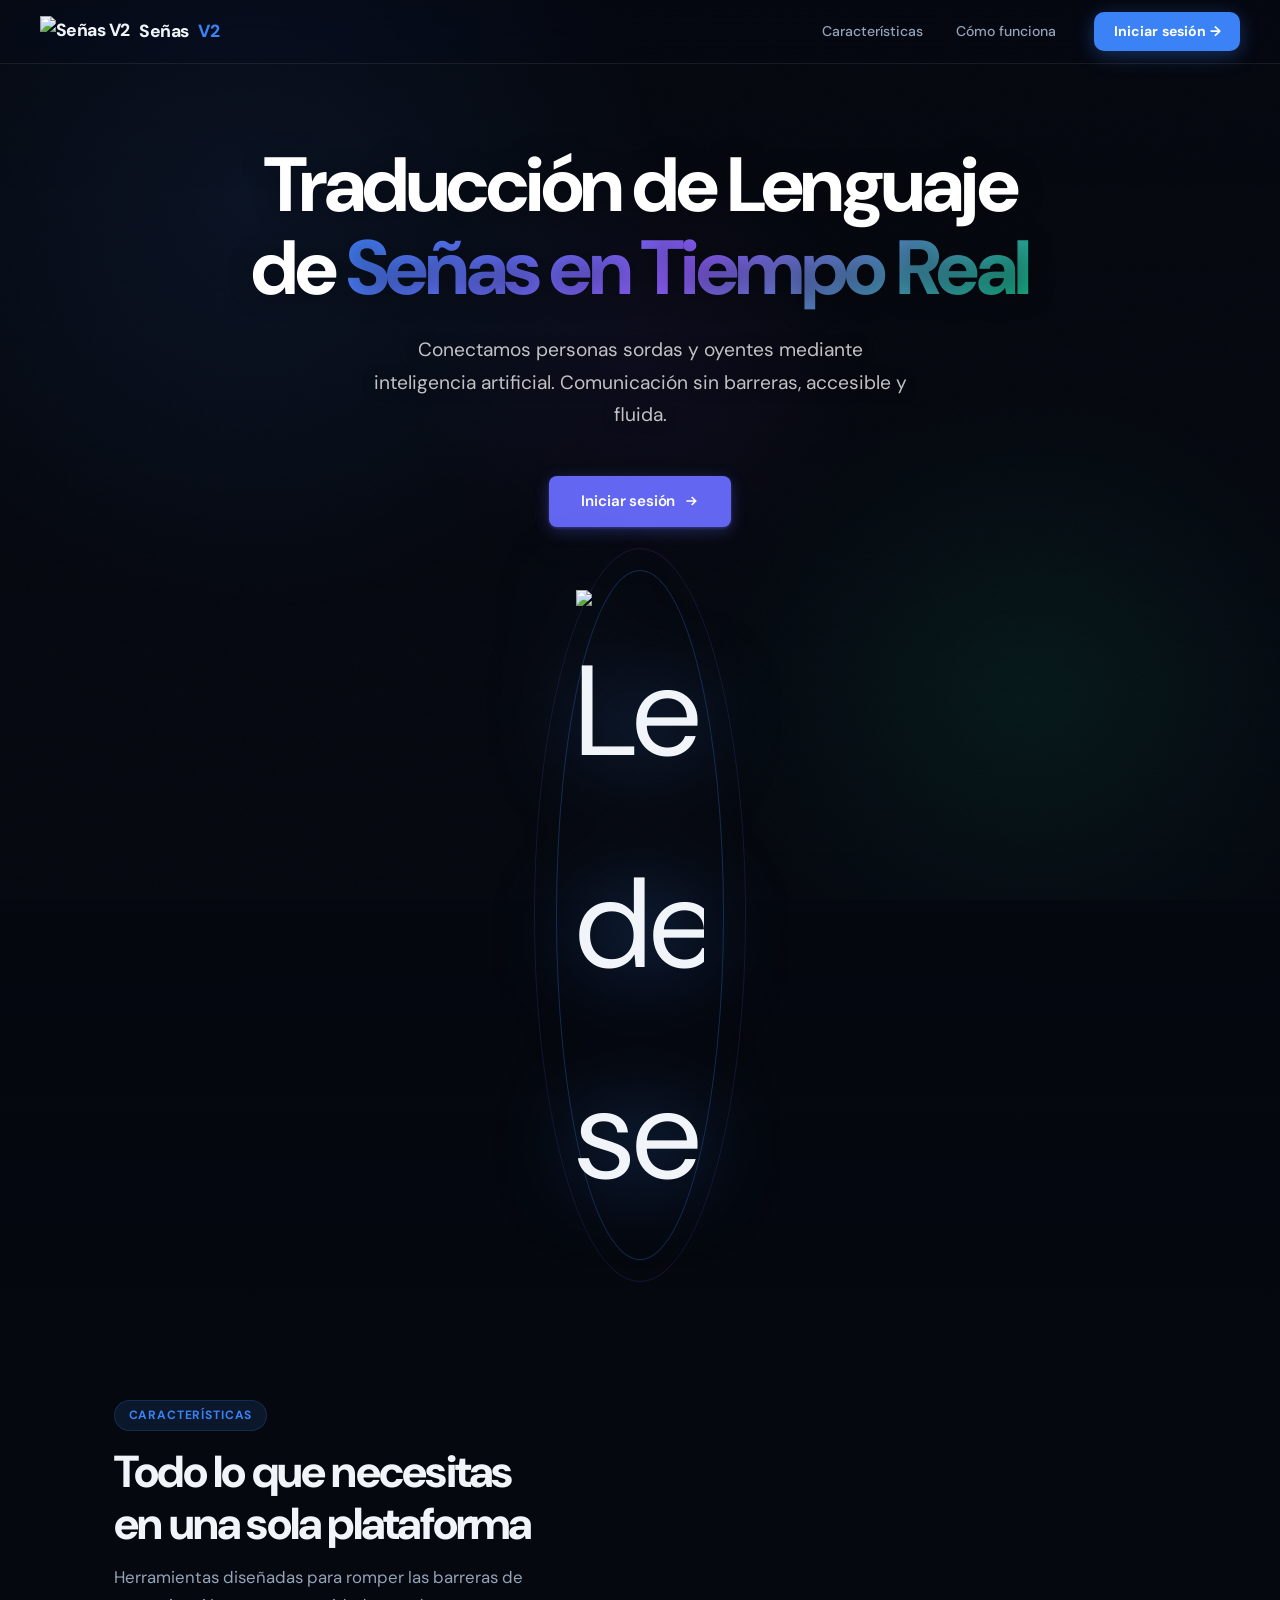
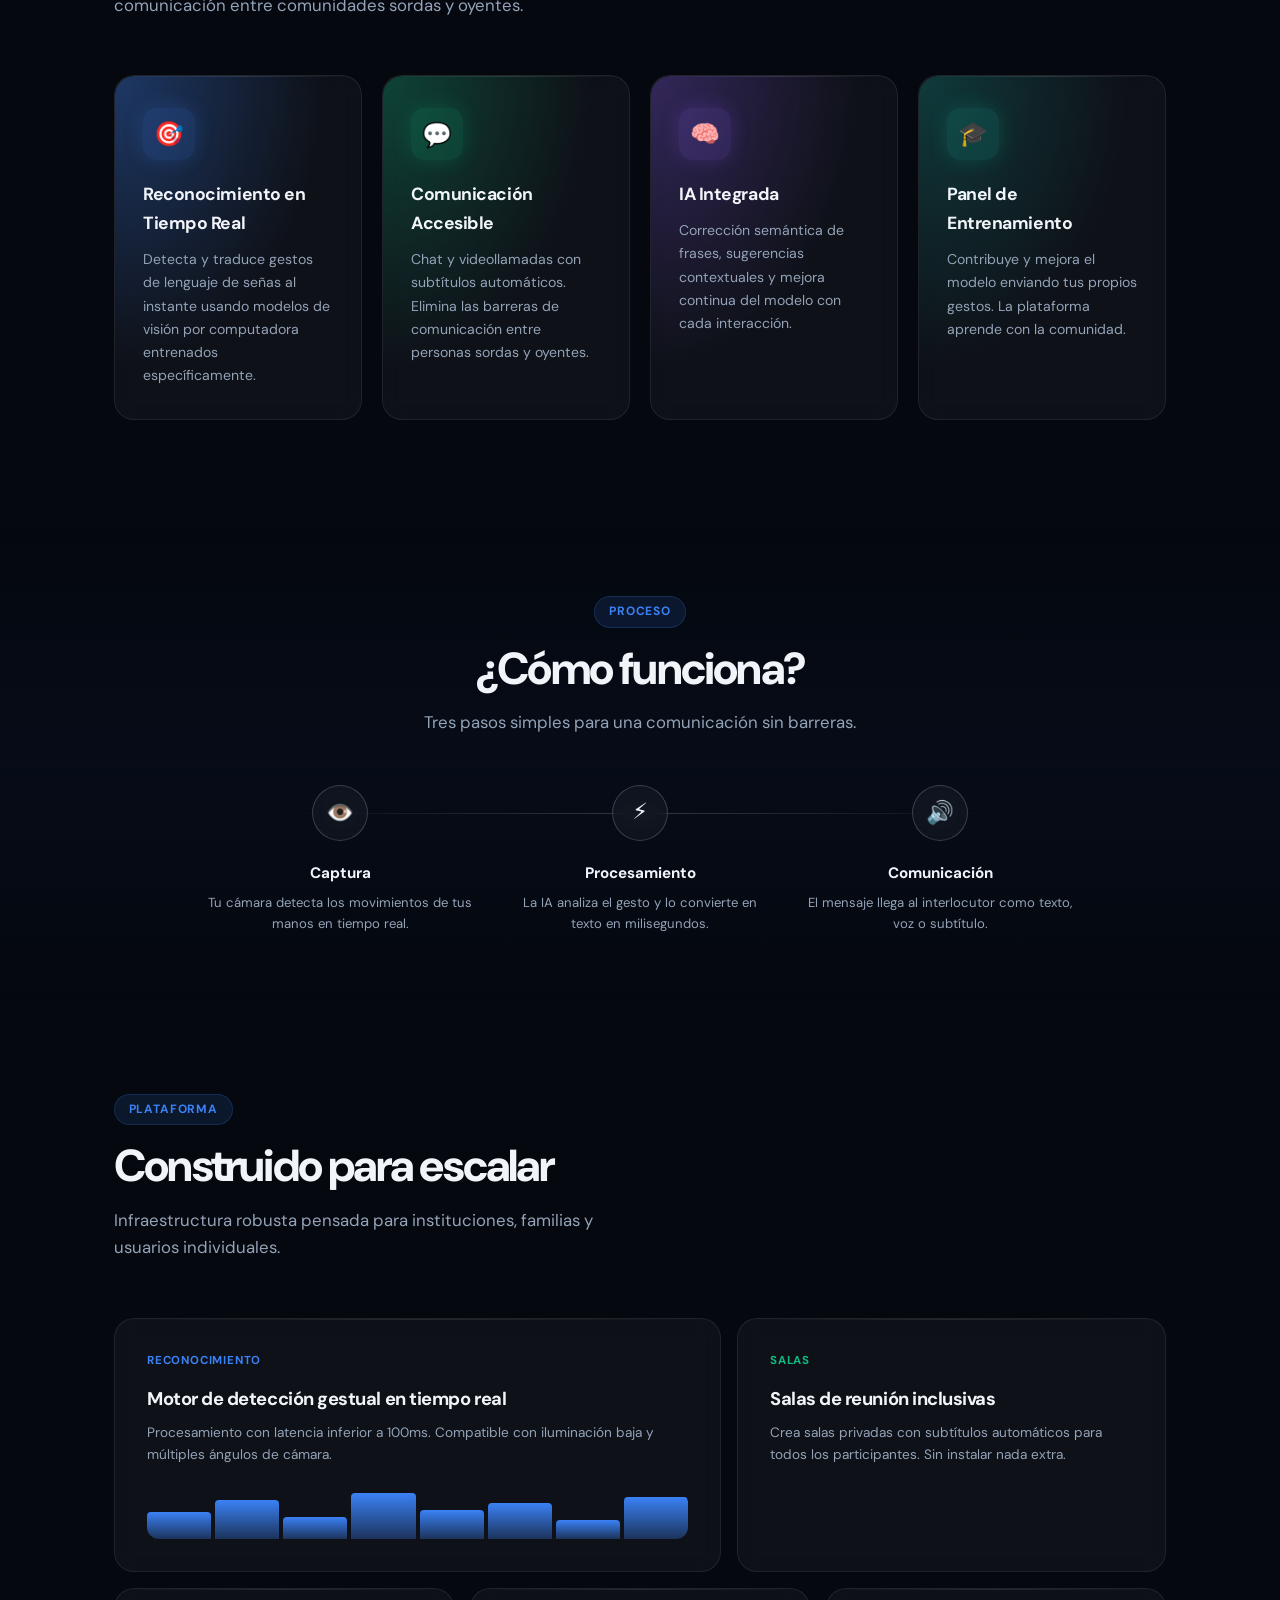
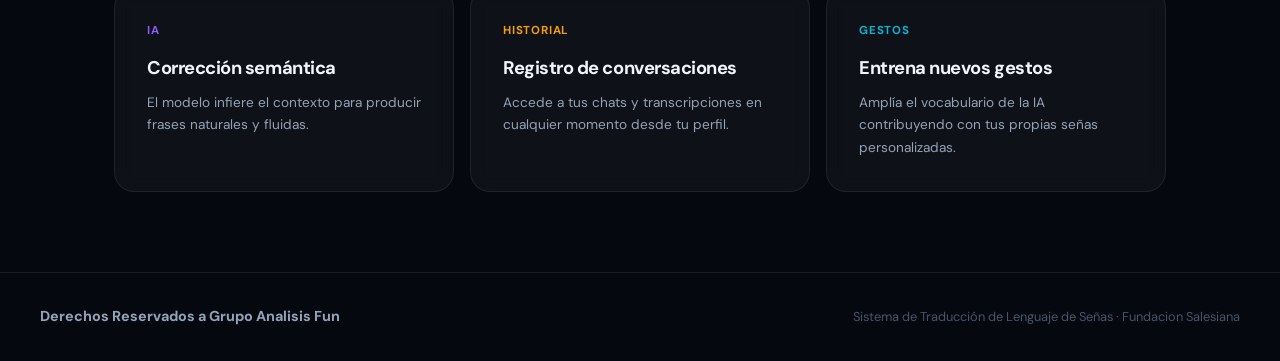
==== commit 9f429998: "describe qué hiciste" ====
--- a/frontend/index.html
+++ b/frontend/index.html
@@ -3,217 +3,199 @@
 <head>
   <meta charset="UTF-8">
   <meta name="viewport" content="width=device-width, initial-scale=1.0">
-  <title>Señas V2 — Iniciar sesión</title>
+  <title>Señas V2 — Traducción de Lenguaje de Señas</title>
   <link rel="preconnect" href="https://fonts.googleapis.com">
-  <link href="https://fonts.googleapis.com/css2?family=DM+Sans:wght@300;400;500;600;700&family=DM+Mono:wght@400;500&display=swap" rel="stylesheet">
+  <link href="https://fonts.googleapis.com/css2?family=DM+Sans:ital,opsz,wght@0,9..40,300;0,9..40,400;0,9..40,500;0,9..40,600;0,9..40,700;0,9..40,800;1,9..40,400&family=DM+Mono:wght@400;500&display=swap" rel="stylesheet">
   <link rel="stylesheet" href="css/main.css">
-  <script src="js/navbar.js"></script>
-  <style>
-    /* En el login el navbar se oculta — es una pantalla de entrada */
-    .navbar { display: none !important; }
-
-    .login-wrap {
-      min-height: 100vh;
-      display: grid;
-      grid-template-columns: 1fr 1fr;
-    }
-    .login-hero {
-      background: linear-gradient(135deg, #0a0f1a 0%, #121e38 100%);
-      display: flex; flex-direction: column; justify-content: center;
-      padding: 4rem;
-      border-right: 1px solid var(--border);
-      position: relative; overflow: hidden;
-    }
-    .login-hero::before {
-      content: ''; position: absolute; inset: 0;
-      background: radial-gradient(ellipse at 30% 50%, rgba(99,102,241,.14) 0%, transparent 70%);
-    }
-    .login-hero::after {
-      content: ''; position: absolute;
-      bottom: -80px; right: -80px;
-      width: 300px; height: 300px;
-      background: radial-gradient(circle, rgba(20,184,166,.08) 0%, transparent 70%);
-    }
-    .hero-emoji { font-size: 5rem; margin-bottom: 1.5rem; }
-    .hero-title {
-      font-size: 2.6rem; font-weight: 800;
-      letter-spacing: -.04em; line-height: 1.15;
-      margin-bottom: 1rem;
-    }
-    .hero-sub { color: var(--text-200); font-size: 1rem; max-width: 360px; line-height: 1.65; }
-    .feature-list { margin-top: 2.25rem; display: flex; flex-direction: column; gap: .65rem; }
-    .feature-item { display: flex; align-items: center; gap: .75rem; color: var(--text-200); font-size: .88rem; }
-    .feature-dot  { width: 6px; height: 6px; border-radius: 50%; background: var(--accent); flex-shrink: 0; box-shadow: 0 0 6px var(--accent); }
-
-    .login-form-wrap {
-      display: flex; align-items: center; justify-content: center;
-      padding: 2rem; background: var(--bg-900);
-    }
-    .login-form-box { width: 100%; max-width: 400px; }
-    .login-form-box h2 { margin-bottom: .4rem; }
-    .login-form-box .subtitle { color: var(--text-300); margin-bottom: 2rem; font-size: .9rem; }
-
-    .form-group { margin-bottom: 1rem; }
-
-    .tab-switch {
-      display: flex; gap: 0;
-      background: var(--bg-700);
-      border-radius: var(--radius-md);
-      padding: 4px; margin-bottom: 1.5rem;
-      border: 1px solid var(--border);
-    }
-    .tab-btn {
-      flex: 1; padding: .5rem; text-align: center;
-      border: none; background: transparent; cursor: pointer;
-      border-radius: var(--radius-sm);
-      color: var(--text-300); font-size: .88rem; font-weight: 600;
-      transition: all var(--transition); font-family: var(--font);
-    }
-    .tab-btn.active { background: var(--bg-600); color: var(--text-100); box-shadow: var(--shadow-sm); }
-
-    .divider-text {
-      display: flex; align-items: center; gap: .75rem;
-      color: var(--text-300); font-size: .8rem; margin: 1.25rem 0;
-    }
-    .divider-text::before, .divider-text::after { content: ''; flex: 1; height: 1px; background: var(--border); }
-
-    .btn-google {
-      display: flex; align-items: center; justify-content: center;
-      gap: .75rem; width: 100%; padding: .65rem;
-      background: var(--bg-700); border: 1px solid var(--border);
-      border-radius: var(--radius-md); color: var(--text-100);
-      font-size: .9rem; font-weight: 500; cursor: pointer;
-      transition: all var(--transition); font-family: var(--font);
-    }
-    .btn-google:hover { background: var(--bg-600); border-color: var(--border-light); transform: translateY(-1px); }
-
-    @media (max-width: 768px) {
-      .login-wrap { grid-template-columns: 1fr; }
-      .login-hero  { display: none; }
-    }
-  </style>
+  <link rel="stylesheet" href="css/index.css">
 </head>
 <body>
-<div class="login-wrap">
-
-  <!-- HERO -->
-  <div class="login-hero">
-    <div class="hero-emoji">🤟</div>
-    <h1 class="hero-title">Sistema de Traducción de Señas</h1>
-    <p class="hero-sub">Plataforma de comunicación en tiempo real para personas sordas y oyentes.</p>
-    <div class="feature-list">
-      <div class="feature-item"><span class="feature-dot"></span>Reconocimiento de lenguaje de señas con IA</div>
-      <div class="feature-item"><span class="feature-dot"></span>Chat y videollamadas en tiempo real</div>
-      <div class="feature-item"><span class="feature-dot"></span>Corrección inteligente de frases</div>
-      <div class="feature-item"><span class="feature-dot"></span>Subtítulos automáticos para oyentes</div>
-      <div class="feature-item"><span class="feature-dot"></span>Panel de entrenamiento de gestos</div>
-    </div>
+
+<div class="lp-bg-canvas"><div class="orb-purple"></div></div>
+<div class="lp-noise"></div>
+
+<!-- NAVBAR -->
+<nav class="lp-nav">
+  <a href="index.html" class="lp-nav-brand">
+    <img src="https://cdn-icons-png.flaticon.com/512/8750/8750693.png" alt="Señas V2" style="height:32px; width:auto; display:block;">
+    Señas<span>V2</span>
+  </a>
+  <div class="lp-nav-links">
+    <a href="#features" class="lp-nav-link">Características</a>
+    <a href="#como-funciona" class="lp-nav-link">Cómo funciona</a>
   </div>
-
-  <!-- FORMULARIO -->
-  <div class="login-form-wrap">
-    <div class="login-form-box">
-      <h2>Bienvenido</h2>
-      <p class="subtitle">Accede a tu cuenta o créate una nueva</p>
-
-      <div class="tab-switch">
-        <button class="tab-btn active" onclick="mostrarTab('login')">Iniciar sesión</button>
-        <button class="tab-btn"       onclick="mostrarTab('registro')">Registrarse</button>
-      </div>
-
-      <!-- LOGIN -->
-      <div id="tab-login">
-        <div class="form-group input-group">
-          <label>Correo electrónico</label>
-          <input id="login-email" class="input" type="email" placeholder="usuario@email.com">
-        </div>
-        <div class="form-group input-group">
-          <label>Contraseña</label>
-          <input id="login-password" class="input" type="password" placeholder="Tu contraseña">
-        </div>
-        <button class="btn btn-primary btn-full btn-lg" onclick="hacerLogin()">Entrar</button>
-
-        <div class="divider-text">o continúa con</div>
-
-        <button class="btn-google" onclick="loginGoogle()">
-          <svg width="18" height="18" viewBox="0 0 48 48">
-            <path fill="#EA4335" d="M24 9.5c3.5 0 6.6 1.2 9 3.2l6.7-6.7C35.8 2.1 30.2 0 24 0 14.7 0 6.7 5.4 2.8 13.3l7.8 6.1C12.5 13 17.8 9.5 24 9.5z"/>
-            <path fill="#4285F4" d="M46.6 24.5c0-1.6-.1-3.1-.4-4.5H24v8.5h12.7c-.6 3-2.3 5.5-4.8 7.2l7.5 5.8c4.4-4.1 6.9-10.1 6.9-17z"/>
-            <path fill="#FBBC05" d="M10.6 28.4A14.5 14.5 0 0 1 9.5 24c0-1.5.3-3 .8-4.4L2.5 13.5A23.9 23.9 0 0 0 0 24c0 3.8.9 7.4 2.5 10.5l8.1-6.1z"/>
-            <path fill="#34A853" d="M24 48c6.5 0 12-2.1 16-5.8l-7.5-5.8c-2.1 1.5-4.8 2.3-8.5 2.3-6.2 0-11.5-4.2-13.4-9.9l-7.8 6A23.9 23.9 0 0 0 24 48z"/>
-          </svg>
-          Continuar con Google
-        </button>
-      </div>
-
-      <!-- REGISTRO -->
-      <div id="tab-registro" style="display:none">
-        <div class="form-group input-group">
-          <label>Nombre completo</label>
-          <input id="reg-nombre" class="input" type="text" placeholder="Tu nombre">
-        </div>
-        <div class="form-group input-group">
-          <label>Correo electrónico</label>
-          <input id="reg-email" class="input" type="email" placeholder="usuario@email.com">
-        </div>
-        <div class="form-group input-group">
-          <label>Contraseña</label>
-          <input id="reg-password" class="input" type="password" placeholder="Mínimo 6 caracteres">
-        </div>
-        <button class="btn btn-success btn-full btn-lg" onclick="hacerRegistro()">Crear cuenta</button>
-      </div>
-
-    </div>
+  <a href="login.html" class="lp-nav-cta">Iniciar sesión →</a>
+</nav>
+
+<div class="lp-wrapper">
+
+ <!-- HERO -->
+<section class="hero">
+  <h1 class="hero-title">
+    Traducción de Lenguaje<br>de <em>Señas en Tiempo Real</em>
+  </h1>
+  <p class="hero-sub">
+    Conectamos personas sordas y oyentes mediante inteligencia artificial.
+    Comunicación sin barreras, accesible y fluida.
+  </p>
+  <div class="hero-actions">
+    <a href="login.html" class="btn btn-primary btn-lg">
+      Iniciar sesión
+      <svg width="16" height="16" fill="none" stroke="currentColor" stroke-width="2.5" viewBox="0 0 24 24"><path d="M5 12h14M13 6l6 6-6 6"/></svg>
+    </a>
   </div>
+  <div class="hero-emoji-wrap">
+    <div class="hero-emoji-ring"></div>
+    <div class="hero-emoji-ring2"></div>
+    <img
+      src="https://cdn-icons-png.flaticon.com/512/8750/8750693.png"
+      alt="Lenguaje de señas"
+      class="hero-emoji-main"
+      style="width: clamp(5rem, 10vw, 9rem); height: auto; object-fit: contain; filter: drop-shadow(0 0 40px rgba(59,130,246,.5));"
+    >
+  </div>
+</section>
+
+  <!-- FEATURES -->
+  <section class="features" id="features">
+    <div class="reveal">
+      <div class="section-tag">Características</div>
+      <h2 class="section-title">Todo lo que necesitas<br>en una sola plataforma</h2>
+      <p class="section-sub">Herramientas diseñadas para romper las barreras de comunicación entre comunidades sordas y oyentes.</p>
+    </div>
+    <div class="features-grid">
+      <div class="feat-card blue reveal reveal-delay-1">
+        <div class="feat-icon">🎯</div>
+        <h3>Reconocimiento en Tiempo Real</h3>
+        <p>Detecta y traduce gestos de lenguaje de señas al instante usando modelos de visión por computadora entrenados específicamente.</p>
+      </div>
+      <div class="feat-card green reveal reveal-delay-2">
+        <div class="feat-icon">💬</div>
+        <h3>Comunicación Accesible</h3>
+        <p>Chat y videollamadas con subtítulos automáticos. Elimina las barreras de comunicación entre personas sordas y oyentes.</p>
+      </div>
+      <div class="feat-card purple reveal reveal-delay-3">
+        <div class="feat-icon">🧠</div>
+        <h3>IA Integrada</h3>
+        <p>Corrección semántica de frases, sugerencias contextuales y mejora continua del modelo con cada interacción.</p>
+      </div>
+      <div class="feat-card teal reveal reveal-delay-4">
+        <div class="feat-icon">🎓</div>
+        <h3>Panel de Entrenamiento</h3>
+        <p>Contribuye y mejora el modelo enviando tus propios gestos. La plataforma aprende con la comunidad.</p>
+      </div>
+    </div>
+  </section>
+
+  <!-- CÓMO FUNCIONA -->
+  <section class="how-it-works" id="como-funciona">
+    <div class="how-inner">
+      <div class="reveal">
+        <div class="section-tag">Proceso</div>
+        <h2 class="section-title">¿Cómo funciona?</h2>
+        <p class="section-sub" style="margin:0 auto;">Tres pasos simples para una comunicación sin barreras.</p>
+      </div>
+      <div class="steps-row">
+        <div class="step-item reveal reveal-delay-1">
+          <div class="step-num">👁️</div>
+          <h4>Captura</h4>
+          <p>Tu cámara detecta los movimientos de tus manos en tiempo real.</p>
+        </div>
+        <div class="step-item reveal reveal-delay-2">
+          <div class="step-num">⚡</div>
+          <h4>Procesamiento</h4>
+          <p>La IA analiza el gesto y lo convierte en texto en milisegundos.</p>
+        </div>
+        <div class="step-item reveal reveal-delay-3">
+          <div class="step-num">🔊</div>
+          <h4>Comunicación</h4>
+          <p>El mensaje llega al interlocutor como texto, voz o subtítulo.</p>
+        </div>
+      </div>
+    </div>
+  </section>
+
+  <!-- BENTO GRID -->
+  <section class="bento">
+    <div class="reveal">
+      <div class="section-tag">Plataforma</div>
+      <h2 class="section-title">Construido para escalar</h2>
+      <p class="section-sub">Infraestructura robusta pensada para instituciones, familias y usuarios individuales.</p>
+    </div>
+    <div class="bento-grid">
+      <div class="bento-card bento-1 reveal reveal-delay-1">
+        <div class="bento-tag">Reconocimiento</div>
+        <h3>Motor de detección gestual en tiempo real</h3>
+        <p>Procesamiento con latencia inferior a 100ms. Compatible con iluminación baja y múltiples ángulos de cámara.</p>
+        <div class="bento-visual">
+          <div class="signal-bars">
+            <div class="signal-bar" style="height:55%"></div>
+            <div class="signal-bar" style="height:80%"></div>
+            <div class="signal-bar" style="height:45%"></div>
+            <div class="signal-bar" style="height:95%"></div>
+            <div class="signal-bar" style="height:60%"></div>
+            <div class="signal-bar" style="height:75%"></div>
+            <div class="signal-bar" style="height:40%"></div>
+            <div class="signal-bar" style="height:88%"></div>
+          </div>
+        </div>
+      </div>
+      <div class="bento-card bento-2 reveal reveal-delay-2">
+        <div class="bento-tag">Salas</div>
+        <h3>Salas de reunión inclusivas</h3>
+        <p>Crea salas privadas con subtítulos automáticos para todos los participantes. Sin instalar nada extra.</p>
+      </div>
+      <div class="bento-card bento-3 reveal reveal-delay-1">
+        <div class="bento-tag">IA</div>
+        <h3>Corrección semántica</h3>
+        <p>El modelo infiere el contexto para producir frases naturales y fluidas.</p>
+      </div>
+      <div class="bento-card bento-4 reveal reveal-delay-2">
+        <div class="bento-tag">Historial</div>
+        <h3>Registro de conversaciones</h3>
+        <p>Accede a tus chats y transcripciones en cualquier momento desde tu perfil.</p>
+      </div>
+      <div class="bento-card bento-5 reveal reveal-delay-3">
+        <div class="bento-tag">Gestos</div>
+        <h3>Entrena nuevos gestos</h3>
+        <p>Amplía el vocabulario de la IA contribuyendo con tus propias señas personalizadas.</p>
+      </div>
+    </div>
+  </section>
+
+  <!-- FOOTER -->
+  <footer class="lp-footer">
+    <div class="lp-footer-brand">Derechos Reservados a Grupo Analisis Fun<span></span></div>
+    <div class="lp-footer-note">Sistema de Traducción de Lenguaje de Señas · Fundacion Salesiana</div>
+  </footer>
+
 </div>
 
 <div id="toast-container"></div>
 <script src="js/app.js"></script>
 <script>
-  Auth.redirigirSiLogueado();
-
-  function mostrarTab(tab) {
-    document.getElementById('tab-login').style.display    = tab === 'login'    ? '' : 'none';
-    document.getElementById('tab-registro').style.display = tab === 'registro' ? '' : 'none';
-    document.querySelectorAll('.tab-btn').forEach((b, i) => {
-      b.classList.toggle('active', (tab === 'login' && i === 0) || (tab === 'registro' && i === 1));
+  /* Scroll reveal */
+  const observer = new IntersectionObserver((entries) => {
+    entries.forEach(e => {
+      if (e.isIntersecting) { e.target.classList.add('visible'); observer.unobserve(e.target); }
     });
-  }
-
-  async function hacerLogin() {
-    const email    = document.getElementById('login-email').value.trim();
-    const password = document.getElementById('login-password').value;
-    if (!email || !password) { toast('Completa todos los campos', 'error'); return; }
-    try {
-      const res = await Api.post('/auth/login', { email, password });
-      Auth.guardar(res.token, res.usuario);
-      toast('¡Bienvenido!', 'success');
-      setTimeout(() => window.location.href = '/dashboard.html', 600);
-    } catch (e) { toast(e.message, 'error'); }
-  }
-
-  async function hacerRegistro() {
-    const nombre   = document.getElementById('reg-nombre').value.trim();
-    const email    = document.getElementById('reg-email').value.trim();
-    const password = document.getElementById('reg-password').value;
-    if (!nombre || !email || !password) { toast('Completa todos los campos', 'error'); return; }
-    if (password.length < 6) { toast('La contraseña debe tener al menos 6 caracteres', 'error'); return; }
-    try {
-      await Api.post('/auth/registro', { nombre, email, password });
-      toast('Cuenta creada. Inicia sesión.', 'success');
-      mostrarTab('login');
-      document.getElementById('login-email').value = email;
-    } catch (e) { toast(e.message, 'error'); }
-  }
-
-  function loginGoogle() { toast('Google OAuth: configura CLIENT_ID en producción', 'info'); }
-
-  document.addEventListener('keydown', (e) => {
-    if (e.key === 'Enter') {
-      const activo = document.getElementById('tab-login').style.display !== 'none';
-      if (activo) hacerLogin(); else hacerRegistro();
-    }
+  }, { threshold: 0.12 });
+  document.querySelectorAll('.reveal').forEach(el => observer.observe(el));
+
+  /* Smooth scroll */
+  document.querySelectorAll('a[href^="#"]').forEach(a => {
+    a.addEventListener('click', e => {
+      e.preventDefault();
+      const t = document.querySelector(a.getAttribute('href'));
+      if (t) t.scrollIntoView({ behavior: 'smooth', block: 'start' });
+    });
+  });
+
+  /* Sombra navbar al scroll */
+  window.addEventListener('scroll', () => {
+    const nav = document.querySelector('.lp-nav');
+    if (nav) nav.style.boxShadow = window.scrollY > 20 ? '0 4px 32px rgba(0,0,0,.35)' : 'none';
   });
 </script>
 </body>
-</html>
+</html>
--- a/frontend/css/index.css
+++ b/frontend/css/index.css
@@ -0,0 +1,506 @@
+/* ============================================================
+   frontend/css/index.css
+   Señas V2 — Estilos exclusivos de la landing page (index.html)
+   Depende de main.css — NO modifica nada de ese archivo.
+   ============================================================ */
+
+/* ── Para cambiar la imagen del hero, edita SOLO esta variable ── */
+:root {
+  --hero-bg-url: url('https://img1.wallspic.com/previews/1/7/2/6/7/176271/176271-el_espacio_tridimensional-morado-triangulo-violeta-material_propiedad-550x310.jpg');
+
+  /* Tokens propios de la landing (no pisan los de main.css) */
+  --lp-bg:          #05080f;
+  --lp-surface:     rgba(255,255,255,.04);
+  --lp-border:      rgba(255,255,255,.08);
+  --lp-border-hi:   rgba(255,255,255,.18);
+  --lp-blue:        #3b82f6;
+  --lp-blue-glow:   rgba(59,130,246,.35);
+  --lp-green:       #10b981;
+  --lp-green-glow:  rgba(16,185,129,.3);
+  --lp-purple:      #8b5cf6;
+  --lp-purple-glow: rgba(139,92,246,.3);
+  --lp-text:        #f1f5f9;
+  --lp-muted:       #94a3b8;
+  --lp-faint:       #475569;
+  --navbar-h:       64px;
+}
+
+/* Light mode */
+body.light-mode {
+  --lp-bg:          #f0f4ff;
+  --lp-surface:     rgba(0,0,0,.04);
+  --lp-border:      rgba(0,0,0,.08);
+  --lp-border-hi:   rgba(0,0,0,.18);
+  --lp-text:        #0f172a;
+  --lp-muted:       #475569;
+  --lp-faint:       #94a3b8;
+  --lp-blue-glow:   rgba(59,130,246,.15);
+  --lp-green-glow:  rgba(16,185,129,.12);
+  --lp-purple-glow: rgba(139,92,246,.12);
+}
+
+/* Ocultar navbar del sistema (esta página tiene su propio nav) */
+.navbar { display: none !important; }
+
+/* Base de la página */
+body {
+  background: var(--lp-bg);
+  color: var(--lp-text);
+  overflow-x: hidden;
+}
+
+/* ==============================================================
+   FONDO ANIMADO CON ORBES
+   ============================================================== */
+.lp-bg-canvas {
+  position: fixed; inset: 0; z-index: 0;
+  pointer-events: none; overflow: hidden;
+}
+.lp-bg-canvas::before {
+  content: '';
+  position: absolute;
+  width: 900px; height: 900px;
+  top: -250px; left: -200px;
+  background: radial-gradient(circle, rgba(59,130,246,.18) 0%, transparent 65%);
+  animation: lp-driftA 18s ease-in-out infinite alternate;
+}
+.lp-bg-canvas::after {
+  content: '';
+  position: absolute;
+  width: 700px; height: 700px;
+  bottom: -150px; right: -100px;
+  background: radial-gradient(circle, rgba(16,185,129,.14) 0%, transparent 65%);
+  animation: lp-driftB 22s ease-in-out infinite alternate;
+}
+.orb-purple {
+  position: absolute;
+  width: 500px; height: 500px;
+  top: 40%; left: 50%; transform: translate(-50%, -50%);
+  background: radial-gradient(circle, rgba(139,92,246,.1) 0%, transparent 65%);
+  animation: lp-driftC 26s ease-in-out infinite alternate;
+}
+
+@keyframes lp-driftA {
+  from { transform: translate(0,0) scale(1); }
+  to   { transform: translate(80px, 60px) scale(1.15); }
+}
+@keyframes lp-driftB {
+  from { transform: translate(0,0) scale(1); }
+  to   { transform: translate(-60px,-80px) scale(1.1); }
+}
+@keyframes lp-driftC {
+  from { transform: translate(-50%,-50%) scale(1); }
+  to   { transform: translate(-44%,-54%) scale(1.2); }
+}
+
+/* Ruido sutil sobre el fondo */
+.lp-noise {
+  position: fixed; inset: 0; z-index: 1; pointer-events: none;
+  opacity: .035;
+  background-image: url("data:image/svg+xml,%3Csvg viewBox='0 0 256 256' xmlns='http://www.w3.org/2000/svg'%3E%3Cfilter id='n'%3E%3CfeTurbulence type='fractalNoise' baseFrequency='0.9' numOctaves='4' stitchTiles='stitch'/%3E%3C/filter%3E%3Crect width='100%25' height='100%25' filter='url(%23n)'/%3E%3C/svg%3E");
+  background-size: 180px;
+}
+
+/* ==============================================================
+   NAVBAR DE LA LANDING
+   ============================================================== */
+.lp-nav {
+  position: fixed; top: 0; left: 0; right: 0; z-index: 100;
+  height: var(--navbar-h);
+  display: flex; align-items: center;
+  padding: 0 2.5rem;
+  background: rgba(5,8,15,.6);
+  backdrop-filter: blur(18px) saturate(1.4);
+  -webkit-backdrop-filter: blur(18px) saturate(1.4);
+  border-bottom: 1px solid var(--lp-border);
+  transition: box-shadow .3s ease;
+}
+body.light-mode .lp-nav {
+  background: rgba(240,244,255,.75);
+}
+
+.lp-nav-brand {
+  display: flex; align-items: center; gap: .6rem;
+  font-weight: 800; font-size: 1.1rem; letter-spacing: -.03em;
+  text-decoration: none; color: var(--lp-text);
+}
+.lp-nav-brand span { color: var(--lp-blue); }
+
+.lp-nav-links {
+  display: flex; align-items: center; gap: .25rem;
+  margin-left: auto; margin-right: 1.5rem;
+}
+.lp-nav-link {
+  padding: .45rem .9rem; border-radius: 8px;
+  color: var(--lp-muted); font-size: .88rem; font-weight: 500;
+  text-decoration: none; transition: color .2s, background .2s;
+}
+.lp-nav-link:hover { color: var(--lp-text); background: var(--lp-surface); }
+
+.lp-nav-cta {
+  padding: .5rem 1.2rem; border-radius: 10px;
+  background: var(--lp-blue); color: #fff;
+  font-size: .88rem; font-weight: 700; letter-spacing: .01em;
+  text-decoration: none; transition: filter .2s, transform .15s;
+  box-shadow: 0 4px 20px var(--lp-blue-glow);
+}
+.lp-nav-cta:hover { filter: brightness(1.15); transform: translateY(-1px); }
+
+@media (max-width: 640px) {
+  .lp-nav-links { display: none; }
+  .lp-nav { padding: 0 1.25rem; }
+}
+
+/* ==============================================================
+   WRAPPER PRINCIPAL
+   ============================================================== */
+.lp-wrapper {
+  position: relative; z-index: 2;
+  padding-top: var(--navbar-h);
+}
+
+/* ==============================================================
+   HERO — IMAGEN DE FONDO
+   ============================================================== */
+.hero {
+  min-height: calc(100vh - var(--navbar-h));
+  display: flex; align-items: center; justify-content: center;
+  flex-direction: column; text-align: center;
+  padding: 5rem 1.5rem 4rem;
+  position: relative;
+  /* ── Imagen de fondo: cambia --hero-bg-url en :root para actualizarla ── */
+  background-image: var(--hero-bg-url);
+  background-size: cover;
+  background-position: center center;
+  background-repeat: no-repeat;
+}
+
+/* Overlay oscuro para legibilidad del texto sobre la imagen */
+.hero::before {
+  content: '';
+  position: absolute; inset: 0;
+  background: linear-gradient(
+    to bottom,
+    rgba(5,8,15,.55) 0%,
+    rgba(5,8,15,.32) 50%,
+    rgba(5,8,15,.72) 100%
+  );
+  z-index: 0;
+}
+
+/* Todos los hijos del hero por encima del overlay */
+.hero > * { position: relative; z-index: 1; }
+
+/* Título principal */
+.hero-title {
+  font-size: clamp(2.4rem, 6vw, 4.8rem);
+  font-weight: 800;
+  line-height: 1.08;
+  letter-spacing: -.045em;
+  max-width: 820px;
+  margin-bottom: 1.5rem;
+  animation: lp-fadeUp .7s .1s ease both;
+  color: #fff;
+  text-shadow: 0 2px 24px rgba(0,0,0,.4);
+}
+.hero-title em {
+  font-style: normal;
+  background: linear-gradient(135deg, var(--lp-blue) 0%, var(--lp-purple) 50%, var(--lp-green) 100%);
+  -webkit-background-clip: text;
+  -webkit-text-fill-color: transparent;
+  background-clip: text;
+}
+
+/* Subtítulo */
+.hero-sub {
+  font-size: clamp(1rem, 2vw, 1.2rem);
+  color: rgba(255,255,255,.75);
+  max-width: 540px;
+  line-height: 1.7;
+  margin-bottom: 2.75rem;
+  animation: lp-fadeUp .7s .2s ease both;
+  text-shadow: 0 1px 12px rgba(0,0,0,.5);
+}
+
+/* Contenedor de botones */
+.hero-actions {
+  display: flex; gap: 1rem; flex-wrap: wrap; justify-content: center;
+  margin-bottom: 4rem;
+  animation: lp-fadeUp .7s .3s ease both;
+}
+
+/* Emoji flotante */
+.hero-emoji-wrap {
+  animation: lp-fadeUp .7s .4s ease both;
+  position: relative; display: inline-block;
+}
+.hero-emoji-main {
+  font-size: clamp(5rem, 10vw, 9rem);
+  display: block;
+  filter: drop-shadow(0 0 40px rgba(59,130,246,.5));
+  animation: lp-floatEmoji 5s ease-in-out infinite;
+}
+@keyframes lp-floatEmoji {
+  0%,100% { transform: translateY(0) rotate(-3deg); }
+  50%      { transform: translateY(-14px) rotate(3deg); }
+}
+
+/* Anillos decorativos alrededor del emoji */
+.hero-emoji-ring {
+  position: absolute; inset: -20px;
+  border-radius: 50%;
+  border: 1px solid rgba(59,130,246,.3);
+  animation: lp-ringPulse 3s ease-in-out infinite;
+}
+.hero-emoji-ring2 {
+  position: absolute; inset: -42px;
+  border-radius: 50%;
+  border: 1px solid rgba(139,92,246,.15);
+  animation: lp-ringPulse 3s .8s ease-in-out infinite;
+}
+@keyframes lp-ringPulse {
+  0%,100% { opacity:.6; transform:scale(1); }
+  50%      { opacity:.2; transform:scale(1.06); }
+}
+
+/* ==============================================================
+   SECCIÓN FEATURES
+   ============================================================== */
+.features {
+  padding: 6rem 1.5rem;
+  max-width: 1100px;
+  margin: 0 auto;
+}
+
+.section-tag {
+  display: inline-block;
+  padding: .3rem .85rem; border-radius: 999px;
+  background: rgba(59,130,246,.12);
+  border: 1px solid rgba(59,130,246,.2);
+  color: var(--lp-blue);
+  font-size: .75rem; font-weight: 700; letter-spacing: .07em;
+  text-transform: uppercase; margin-bottom: 1rem;
+}
+
+.section-title {
+  font-size: clamp(1.8rem, 4vw, 2.8rem);
+  font-weight: 800; letter-spacing: -.04em;
+  line-height: 1.15; margin-bottom: .85rem;
+}
+.section-sub {
+  color: var(--lp-muted); font-size: 1.05rem;
+  max-width: 500px; line-height: 1.65; margin-bottom: 3.5rem;
+}
+
+.features-grid {
+  display: grid;
+  grid-template-columns: repeat(auto-fit, minmax(240px, 1fr));
+  gap: 1.25rem;
+}
+
+.feat-card {
+  background: var(--lp-surface);
+  border: 1px solid var(--lp-border);
+  border-radius: 20px;
+  padding: 2rem 1.75rem;
+  backdrop-filter: blur(10px);
+  transition: transform .25s, border-color .25s, box-shadow .25s;
+  position: relative; overflow: hidden;
+}
+.feat-card::before {
+  content: '';
+  position: absolute; top: 0; left: 0; right: 0;
+  height: 1px;
+  background: linear-gradient(90deg, transparent, rgba(255,255,255,.12), transparent);
+}
+.feat-card:hover {
+  transform: translateY(-6px);
+  border-color: var(--lp-border-hi);
+  box-shadow: 0 20px 50px rgba(0,0,0,.25);
+}
+
+/* Glow de color por tarjeta */
+.feat-card.blue::after   { background: radial-gradient(ellipse at 0% 0%, var(--lp-blue-glow)   0%, transparent 60%); }
+.feat-card.green::after  { background: radial-gradient(ellipse at 0% 0%, var(--lp-green-glow)  0%, transparent 60%); }
+.feat-card.purple::after { background: radial-gradient(ellipse at 0% 0%, var(--lp-purple-glow) 0%, transparent 60%); }
+.feat-card.teal::after   { background: radial-gradient(ellipse at 0% 0%, rgba(20,184,166,.25)  0%, transparent 60%); }
+.feat-card::after {
+  content: '';
+  position: absolute; inset: 0; pointer-events: none;
+  border-radius: inherit;
+}
+
+.feat-icon {
+  width: 52px; height: 52px; border-radius: 14px;
+  display: flex; align-items: center; justify-content: center;
+  font-size: 1.5rem; margin-bottom: 1.25rem;
+  position: relative; z-index: 1;
+}
+.feat-card.blue   .feat-icon { background: rgba(59,130,246,.15);  box-shadow: 0 0 20px rgba(59,130,246,.2); }
+.feat-card.green  .feat-icon { background: rgba(16,185,129,.15);  box-shadow: 0 0 20px rgba(16,185,129,.2); }
+.feat-card.purple .feat-icon { background: rgba(139,92,246,.15);  box-shadow: 0 0 20px rgba(139,92,246,.2); }
+.feat-card.teal   .feat-icon { background: rgba(20,184,166,.15);  box-shadow: 0 0 20px rgba(20,184,166,.2); }
+
+.feat-card h3 {
+  font-size: 1.1rem; font-weight: 700;
+  letter-spacing: -.025em; margin-bottom: .6rem;
+  position: relative; z-index: 1;
+}
+.feat-card p {
+  font-size: .88rem; color: var(--lp-muted);
+  line-height: 1.65; position: relative; z-index: 1;
+}
+
+/* ==============================================================
+   CÓMO FUNCIONA
+   ============================================================== */
+.how-it-works {
+  padding: 5rem 1.5rem;
+  background: linear-gradient(180deg, transparent 0%, rgba(59,130,246,.04) 50%, transparent 100%);
+}
+.how-inner {
+  max-width: 900px; margin: 0 auto; text-align: center;
+}
+.steps-row {
+  display: grid;
+  grid-template-columns: repeat(auto-fit, minmax(200px, 1fr));
+  gap: 0;
+  margin-top: 3rem;
+  position: relative;
+}
+.steps-row::before {
+  content: '';
+  position: absolute;
+  top: 28px; left: 10%; right: 10%;
+  height: 1px;
+  background: linear-gradient(90deg, transparent, var(--lp-border-hi), transparent);
+}
+.step-item { text-align: center; padding: 0 1rem; position: relative; }
+.step-num {
+  width: 56px; height: 56px; border-radius: 50%;
+  background: var(--lp-surface);
+  border: 1px solid var(--lp-border-hi);
+  display: flex; align-items: center; justify-content: center;
+  margin: 0 auto 1.25rem;
+  font-size: 1.4rem;
+  backdrop-filter: blur(8px);
+  position: relative; z-index: 1;
+  transition: transform .2s, box-shadow .2s;
+}
+.step-item:hover .step-num {
+  transform: scale(1.12);
+  box-shadow: 0 0 24px rgba(59,130,246,.3);
+}
+.step-item h4 { font-size: .95rem; font-weight: 700; margin-bottom: .4rem; }
+.step-item p  { font-size: .82rem; color: var(--lp-muted); line-height: 1.6; }
+
+/* ==============================================================
+   BENTO GRID
+   ============================================================== */
+.bento {
+  padding: 5rem 1.5rem;
+  max-width: 1100px; margin: 0 auto;
+}
+.bento-grid {
+  display: grid;
+  grid-template-columns: repeat(12, 1fr);
+  gap: 1rem; margin-top: 3rem;
+}
+.bento-card {
+  background: var(--lp-surface);
+  border: 1px solid var(--lp-border);
+  border-radius: 20px; padding: 2rem;
+  backdrop-filter: blur(10px);
+  overflow: hidden; position: relative;
+  transition: transform .25s, box-shadow .25s, border-color .25s;
+}
+.bento-card:hover {
+  transform: translateY(-4px);
+  border-color: var(--lp-border-hi);
+  box-shadow: 0 16px 48px rgba(0,0,0,.2);
+}
+.bento-card::before {
+  content: '';
+  position: absolute; top: 0; left: 0; right: 0;
+  height: 1px;
+  background: linear-gradient(90deg, transparent, rgba(255,255,255,.1), transparent);
+}
+
+.bento-1 { grid-column: span 7; }
+.bento-2 { grid-column: span 5; }
+.bento-3 { grid-column: span 4; }
+.bento-4 { grid-column: span 4; }
+.bento-5 { grid-column: span 4; }
+
+@media (max-width: 768px) {
+  .bento-1,.bento-2,.bento-3,.bento-4,.bento-5 { grid-column: span 12; }
+}
+
+.bento-tag {
+  font-size: .72rem; font-weight: 700; letter-spacing: .07em;
+  text-transform: uppercase; margin-bottom: .85rem;
+}
+.bento-1 .bento-tag { color: var(--lp-blue); }
+.bento-2 .bento-tag { color: var(--lp-green); }
+.bento-3 .bento-tag { color: var(--lp-purple); }
+.bento-4 .bento-tag { color: #f59e0b; }
+.bento-5 .bento-tag { color: #06b6d4; }
+
+.bento-card h3 { font-size: 1.15rem; font-weight: 700; letter-spacing: -.025em; margin-bottom: .5rem; }
+.bento-card p  { font-size: .85rem; color: var(--lp-muted); line-height: 1.65; }
+
+/* Barras de señal animadas */
+.bento-visual {
+  margin-top: 1.5rem; border-radius: 12px;
+  overflow: hidden; position: relative;
+}
+.signal-bars {
+  display: flex; align-items: flex-end; gap: 4px; height: 48px;
+}
+.signal-bar {
+  flex: 1; border-radius: 4px 4px 0 0;
+  background: linear-gradient(180deg, var(--lp-blue), rgba(59,130,246,.3));
+  animation: lp-barAnim 1.8s ease-in-out infinite alternate;
+}
+.signal-bar:nth-child(2) { animation-delay: .15s; }
+.signal-bar:nth-child(3) { animation-delay: .3s; }
+.signal-bar:nth-child(4) { animation-delay: .45s; }
+.signal-bar:nth-child(5) { animation-delay: .6s; }
+.signal-bar:nth-child(6) { animation-delay: .75s; }
+.signal-bar:nth-child(7) { animation-delay: .9s; }
+.signal-bar:nth-child(8) { animation-delay: 1.05s; }
+@keyframes lp-barAnim {
+  from { transform: scaleY(.3); opacity: .5; }
+  to   { transform: scaleY(1);  opacity: 1; }
+}
+
+/* ==============================================================
+   FOOTER
+   ============================================================== */
+.lp-footer {
+  padding: 2rem 2.5rem;
+  border-top: 1px solid var(--lp-border);
+  display: flex; align-items: center; justify-content: space-between;
+  flex-wrap: wrap; gap: 1rem;
+}
+.lp-footer-brand { font-weight: 700; font-size: .9rem; color: var(--lp-muted); }
+.lp-footer-brand span { color: var(--lp-blue); }
+.lp-footer-note { font-size: .8rem; color: var(--lp-faint); }
+
+/* ==============================================================
+   ANIMACIONES DE ENTRADA (scroll reveal)
+   ============================================================== */
+@keyframes lp-fadeUp {
+  from { opacity: 0; transform: translateY(28px); }
+  to   { opacity: 1; transform: translateY(0); }
+}
+
+.reveal {
+  opacity: 0; transform: translateY(24px);
+  transition: opacity .6s ease, transform .6s ease;
+}
+.reveal.visible       { opacity: 1; transform: translateY(0); }
+.reveal-delay-1       { transition-delay: .1s; }
+.reveal-delay-2       { transition-delay: .2s; }
+.reveal-delay-3       { transition-delay: .3s; }
+.reveal-delay-4       { transition-delay: .4s; }
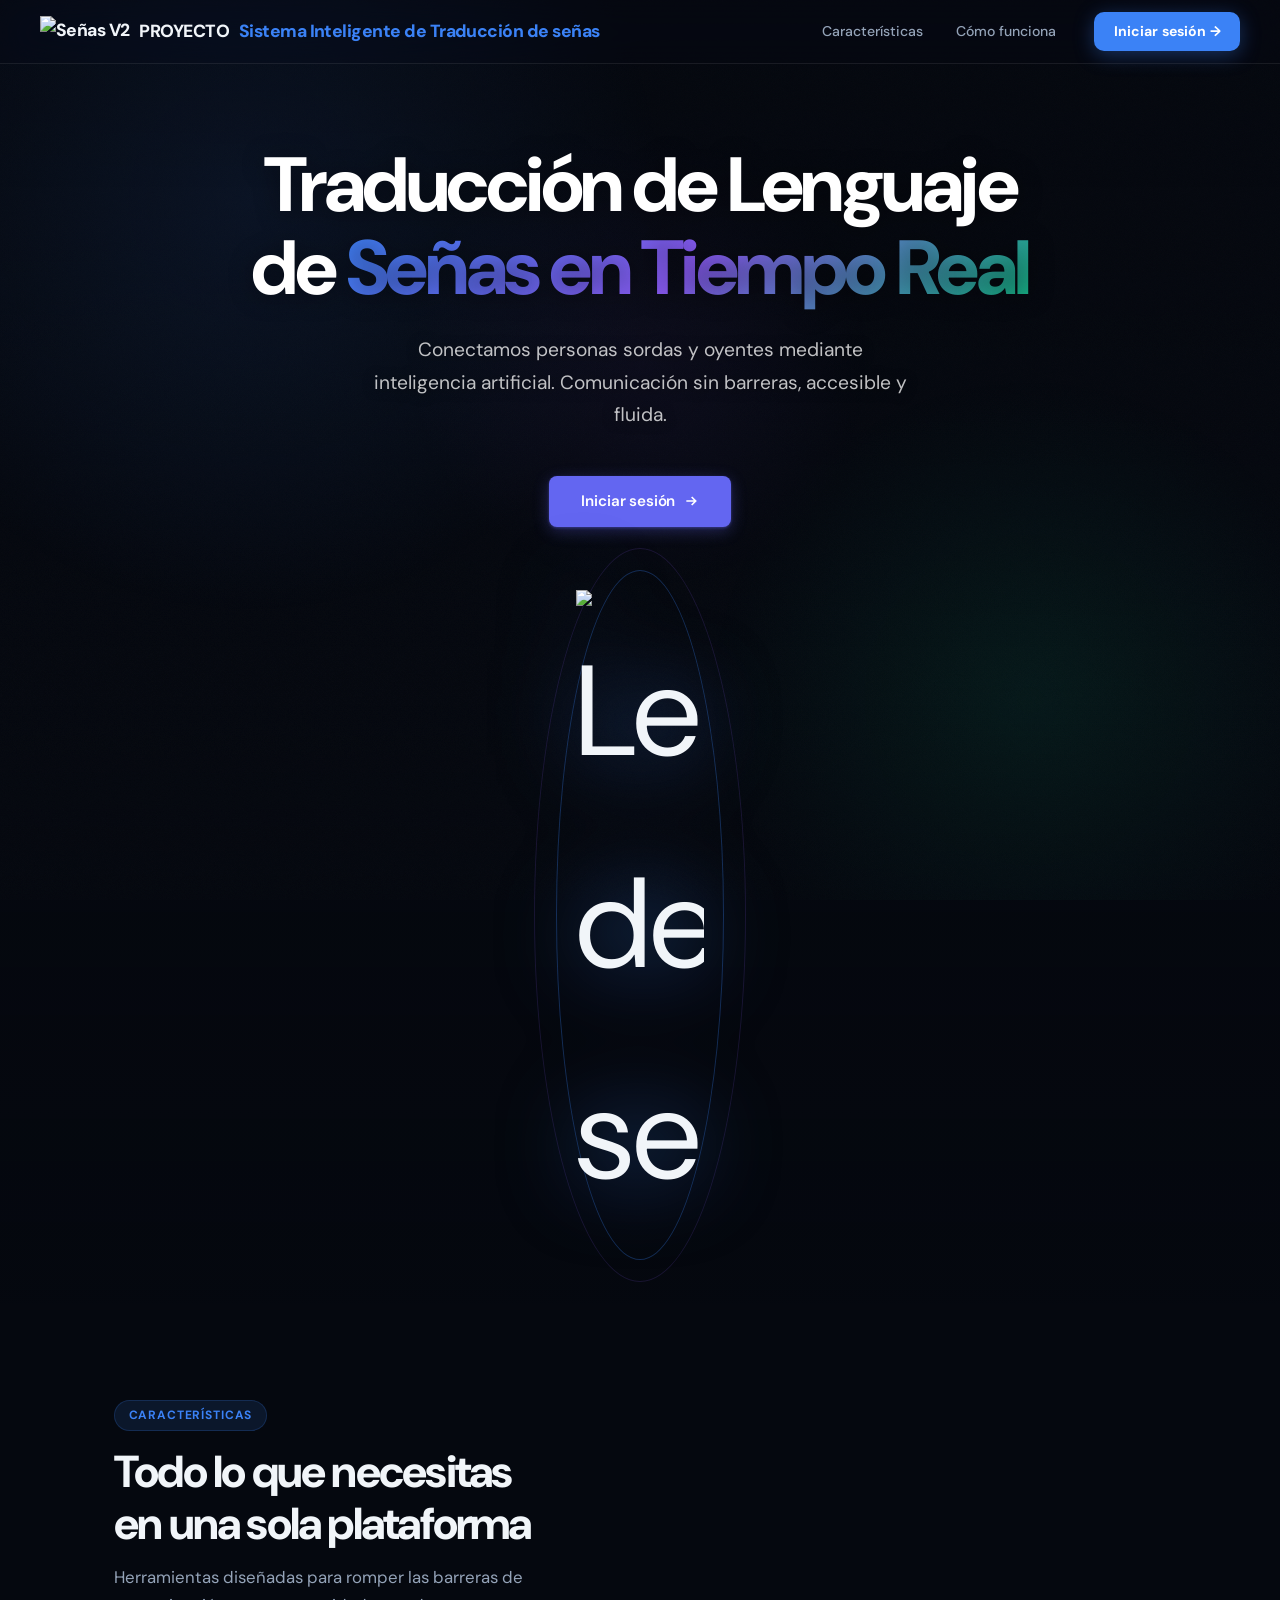
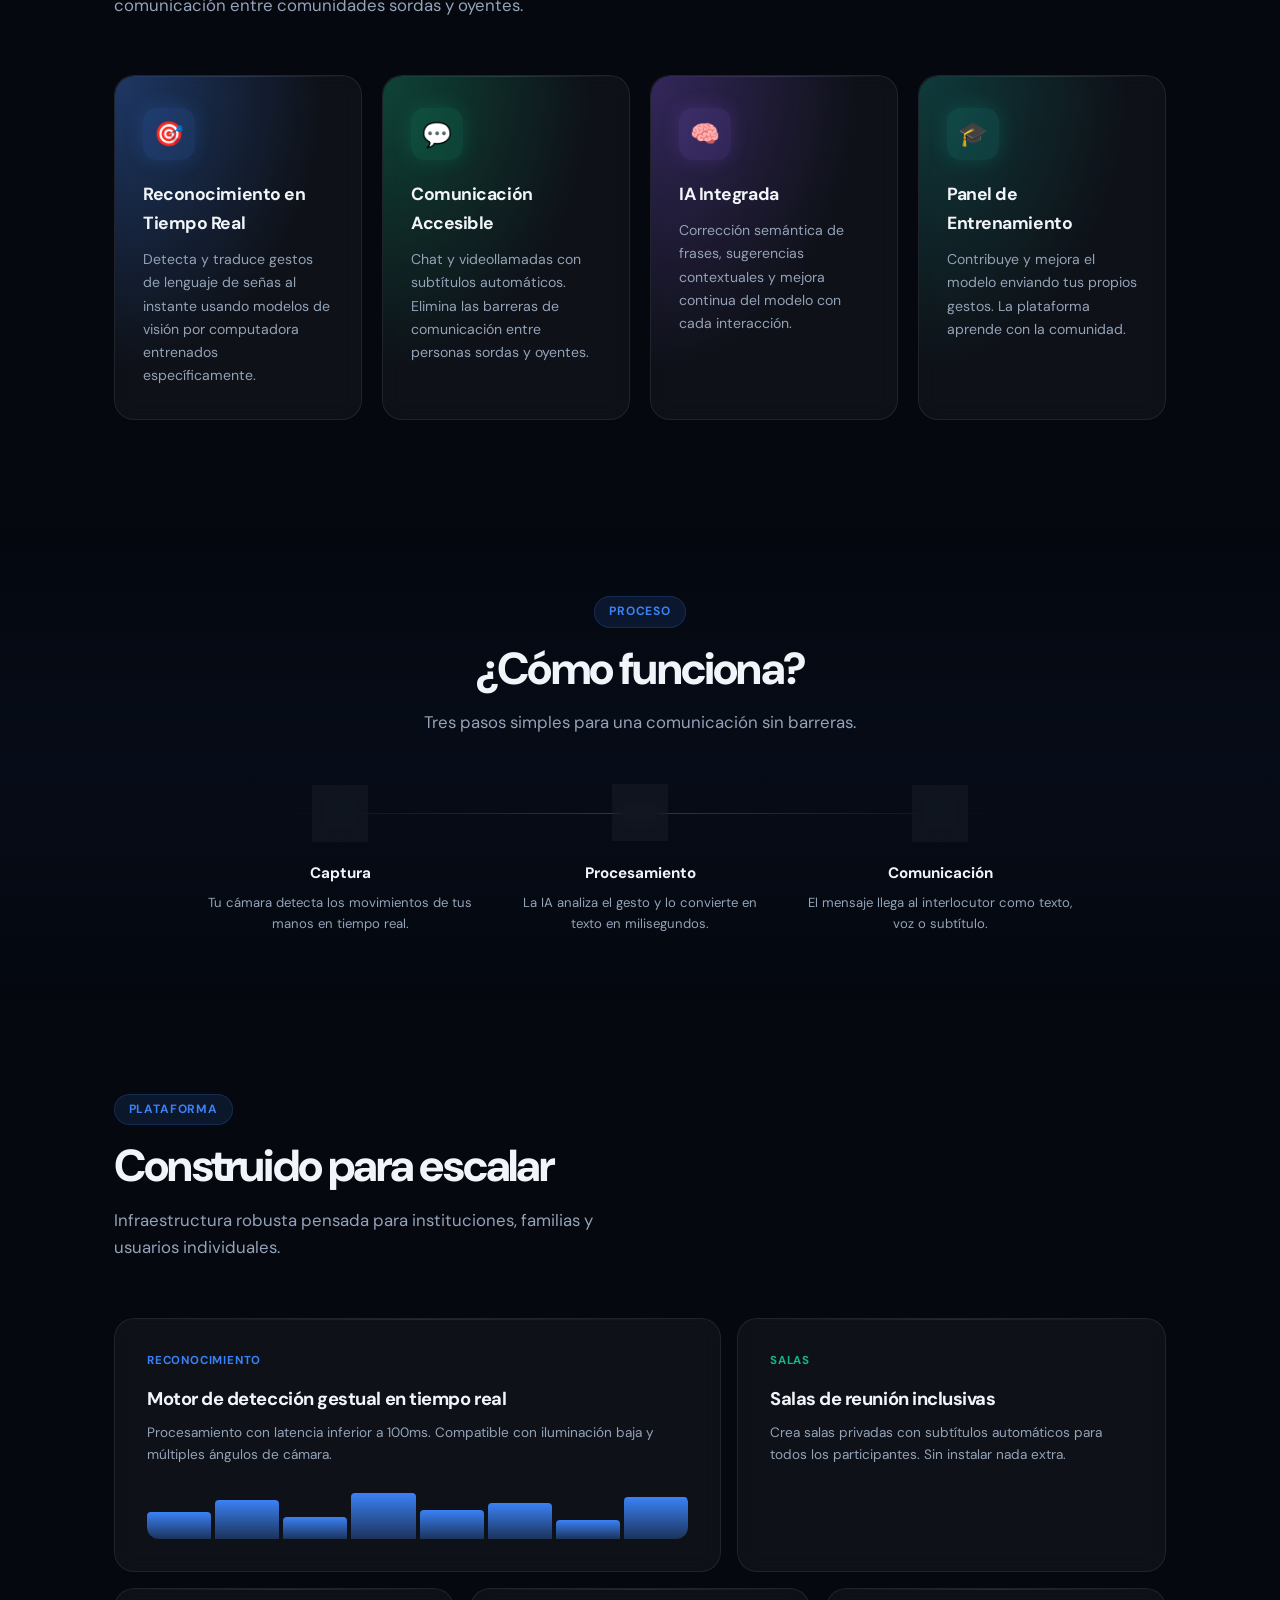
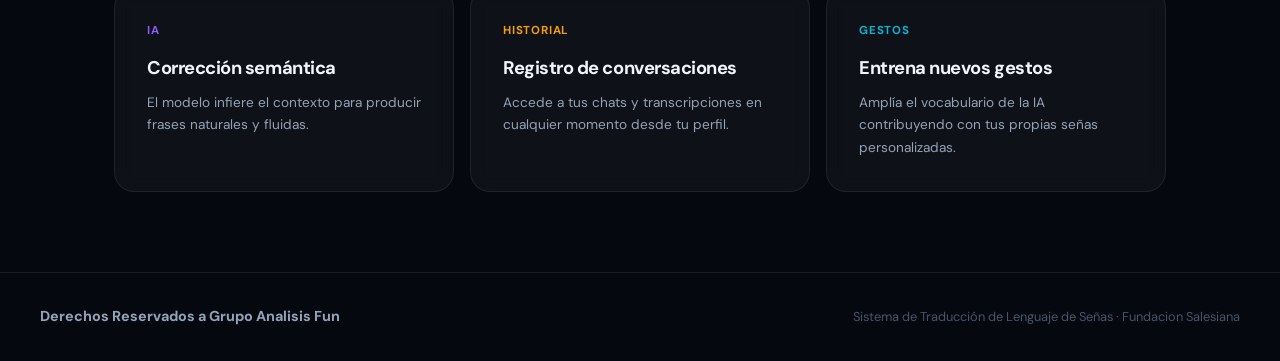
==== commit 5abf2c97: "describe qué hiciste" ====
--- a/frontend/index.html
+++ b/frontend/index.html
@@ -3,7 +3,7 @@
 <head>
   <meta charset="UTF-8">
   <meta name="viewport" content="width=device-width, initial-scale=1.0">
-  <title>Señas V2 — Traducción de Lenguaje de Señas</title>
+  <title>Proyecto — Sistema Inteligente de  Traducción de Lenguaje de Señas</title>
   <link rel="preconnect" href="https://fonts.googleapis.com">
   <link href="https://fonts.googleapis.com/css2?family=DM+Sans:ital,opsz,wght@0,9..40,300;0,9..40,400;0,9..40,500;0,9..40,600;0,9..40,700;0,9..40,800;1,9..40,400&family=DM+Mono:wght@400;500&display=swap" rel="stylesheet">
   <link rel="stylesheet" href="css/main.css">
@@ -18,7 +18,7 @@
 <nav class="lp-nav">
   <a href="index.html" class="lp-nav-brand">
     <img src="https://cdn-icons-png.flaticon.com/512/8750/8750693.png" alt="Señas V2" style="height:32px; width:auto; display:block;">
-    Señas<span>V2</span>
+    PROYECTO<span>Sistema Inteligente de Traducción de señas</span>
   </a>
   <div class="lp-nav-links">
     <a href="#features" class="lp-nav-link">Características</a>
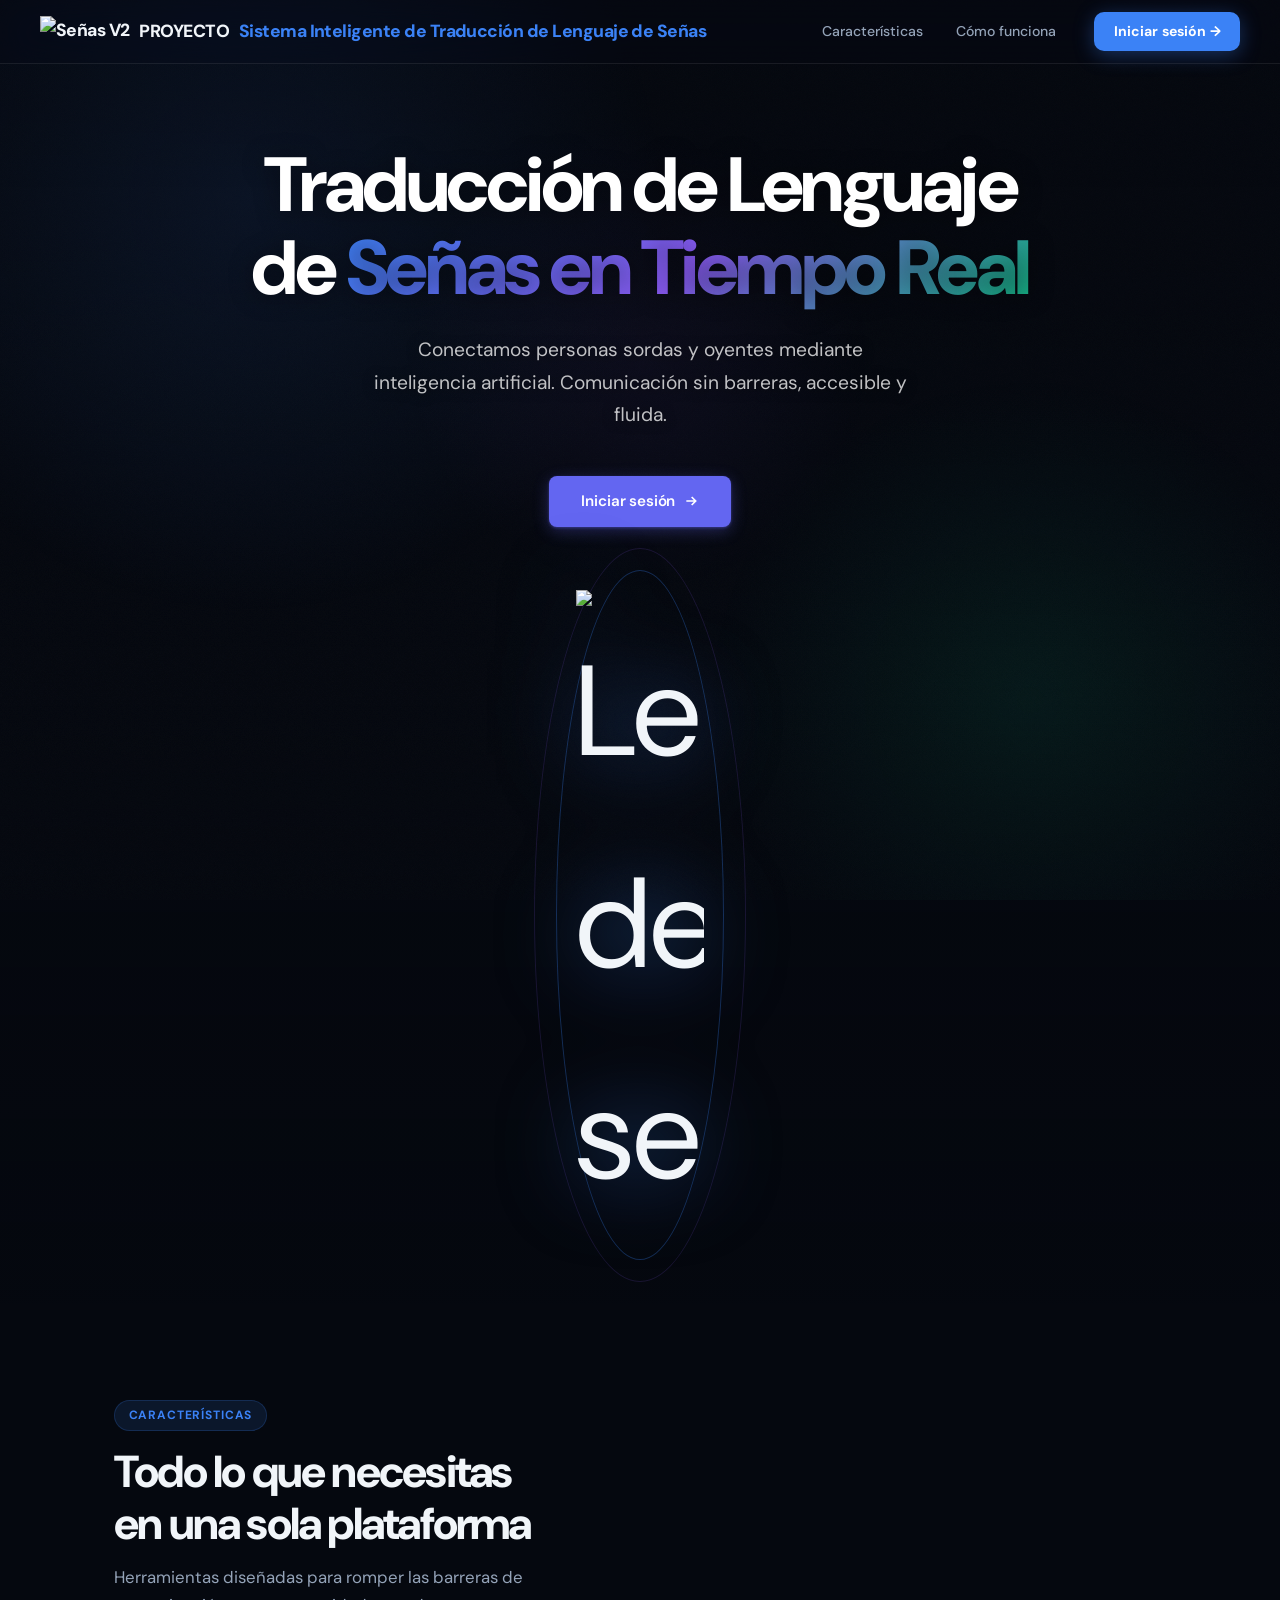
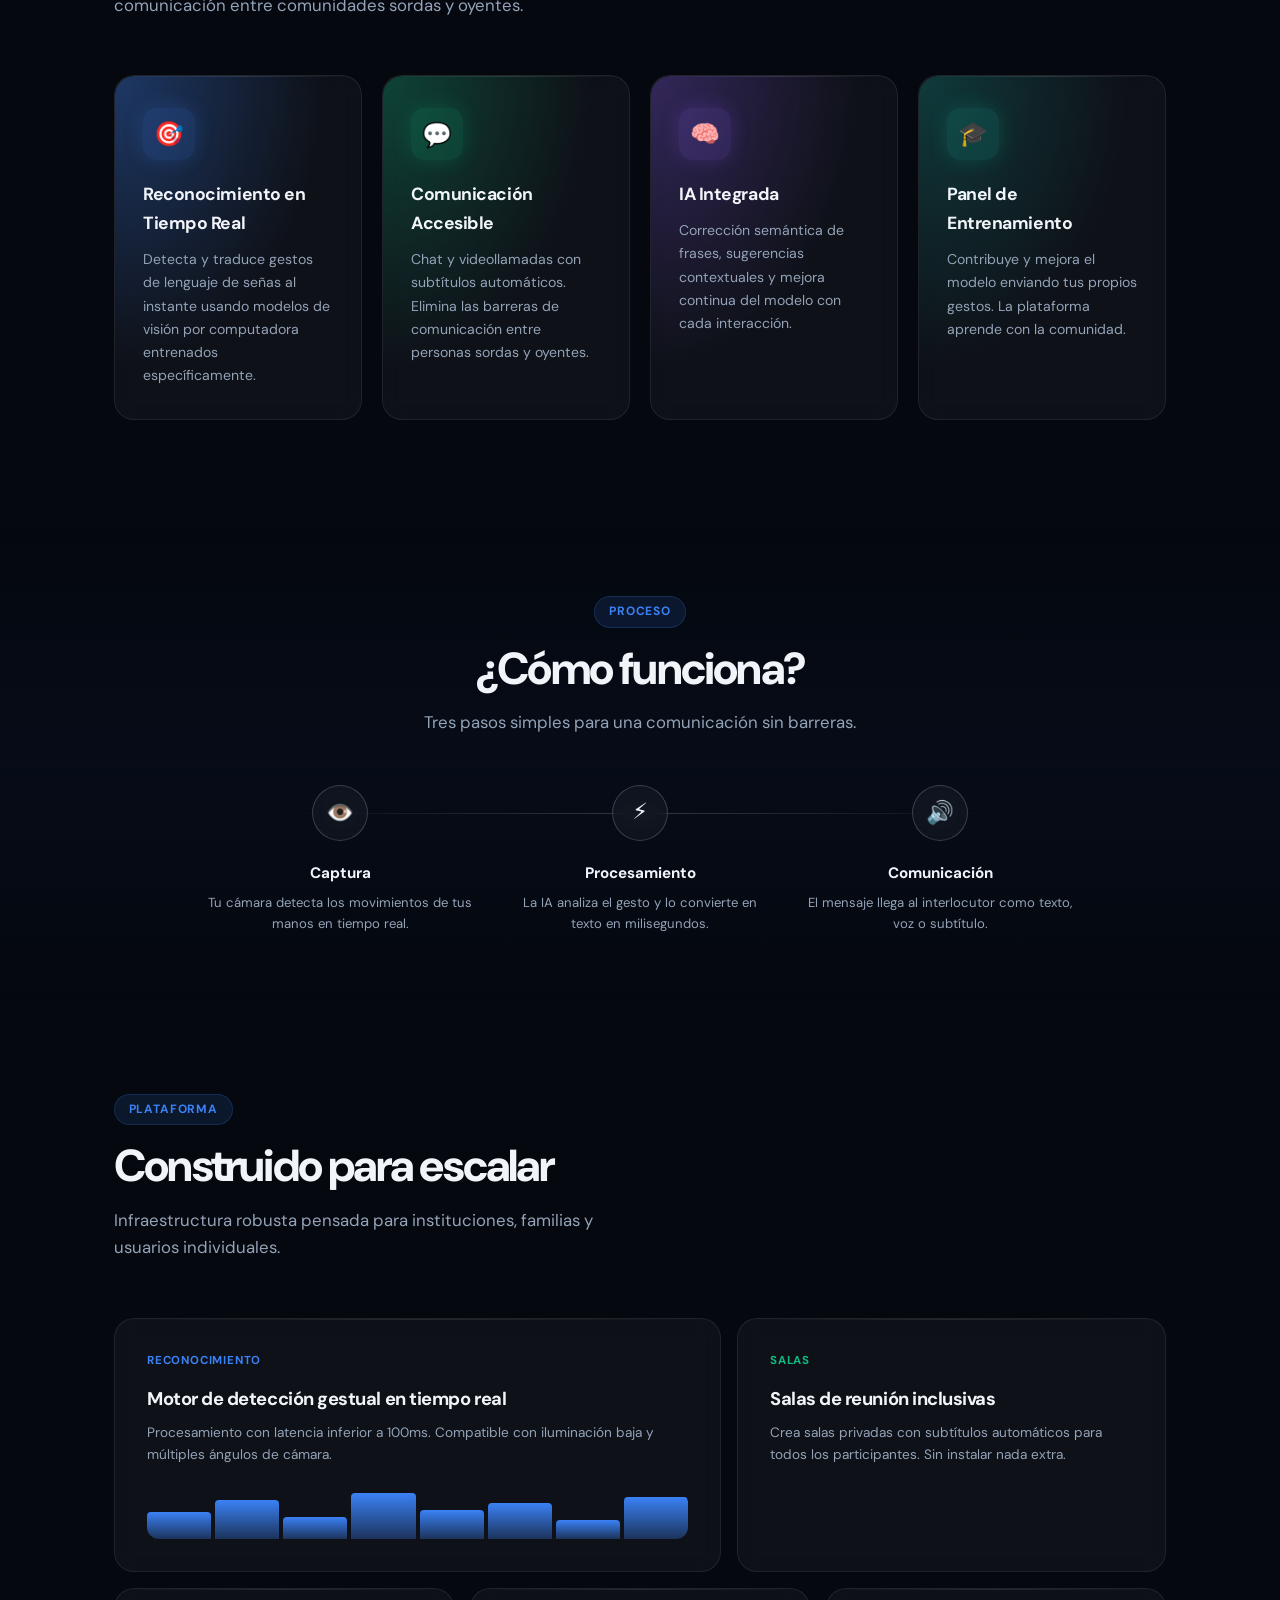
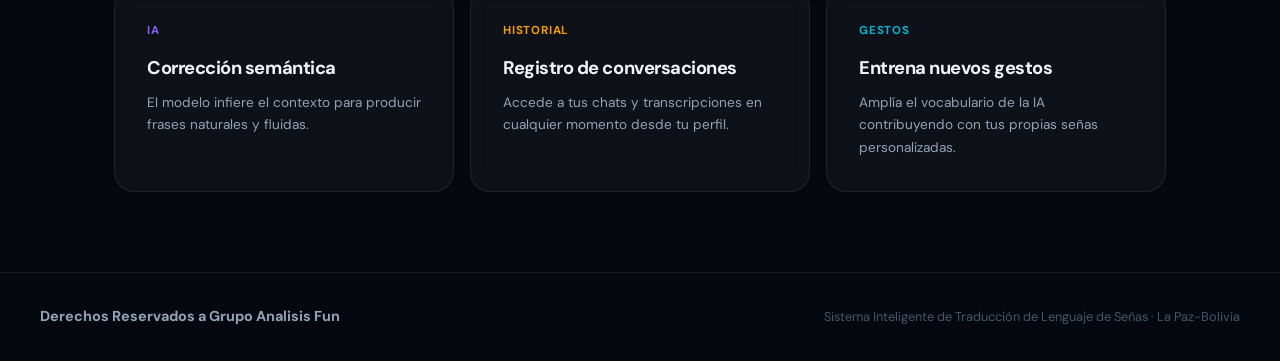
==== commit 0a7b5f6d: "CAMBIOS EN EL FRONTED Y OTRAS COSAS" ====
--- a/frontend/index.html
+++ b/frontend/index.html
@@ -18,7 +18,7 @@
 <nav class="lp-nav">
   <a href="index.html" class="lp-nav-brand">
     <img src="https://cdn-icons-png.flaticon.com/512/8750/8750693.png" alt="Señas V2" style="height:32px; width:auto; display:block;">
-    PROYECTO<span>Sistema Inteligente de Traducción de señas</span>
+    PROYECTO<span>Sistema Inteligente de  Traducción de Lenguaje de Señas</span>
   </a>
   <div class="lp-nav-links">
     <a href="#features" class="lp-nav-link">Características</a>
@@ -166,7 +166,7 @@
   <!-- FOOTER -->
   <footer class="lp-footer">
     <div class="lp-footer-brand">Derechos Reservados a Grupo Analisis Fun<span></span></div>
-    <div class="lp-footer-note">Sistema de Traducción de Lenguaje de Señas · Fundacion Salesiana</div>
+    <div class="lp-footer-note">Sistema Inteligente de  Traducción de Lenguaje de Señas · La Paz-Bolivia</div>
   </footer>
 
 </div>
--- a/frontend/css/main.css
+++ b/frontend/css/main.css
@@ -17,7 +17,7 @@
   --bg-500:   #273348;
 
   /* Bordes */
-  --border:       #2a3550;
+  --border: #ffffff;
   --border-light: #3a4f70;
 
   /* Acentos — paleta Stripe-inspired */
@@ -31,7 +31,7 @@
   /* Texto */
   --text-100: #eaf0fa;
   --text-200: #b0bcce;
-  --text-300: #6b7fa0;
+  --text-300: #fcfcfc;
 
   /* Semánticos */
   --success: #10b981;
